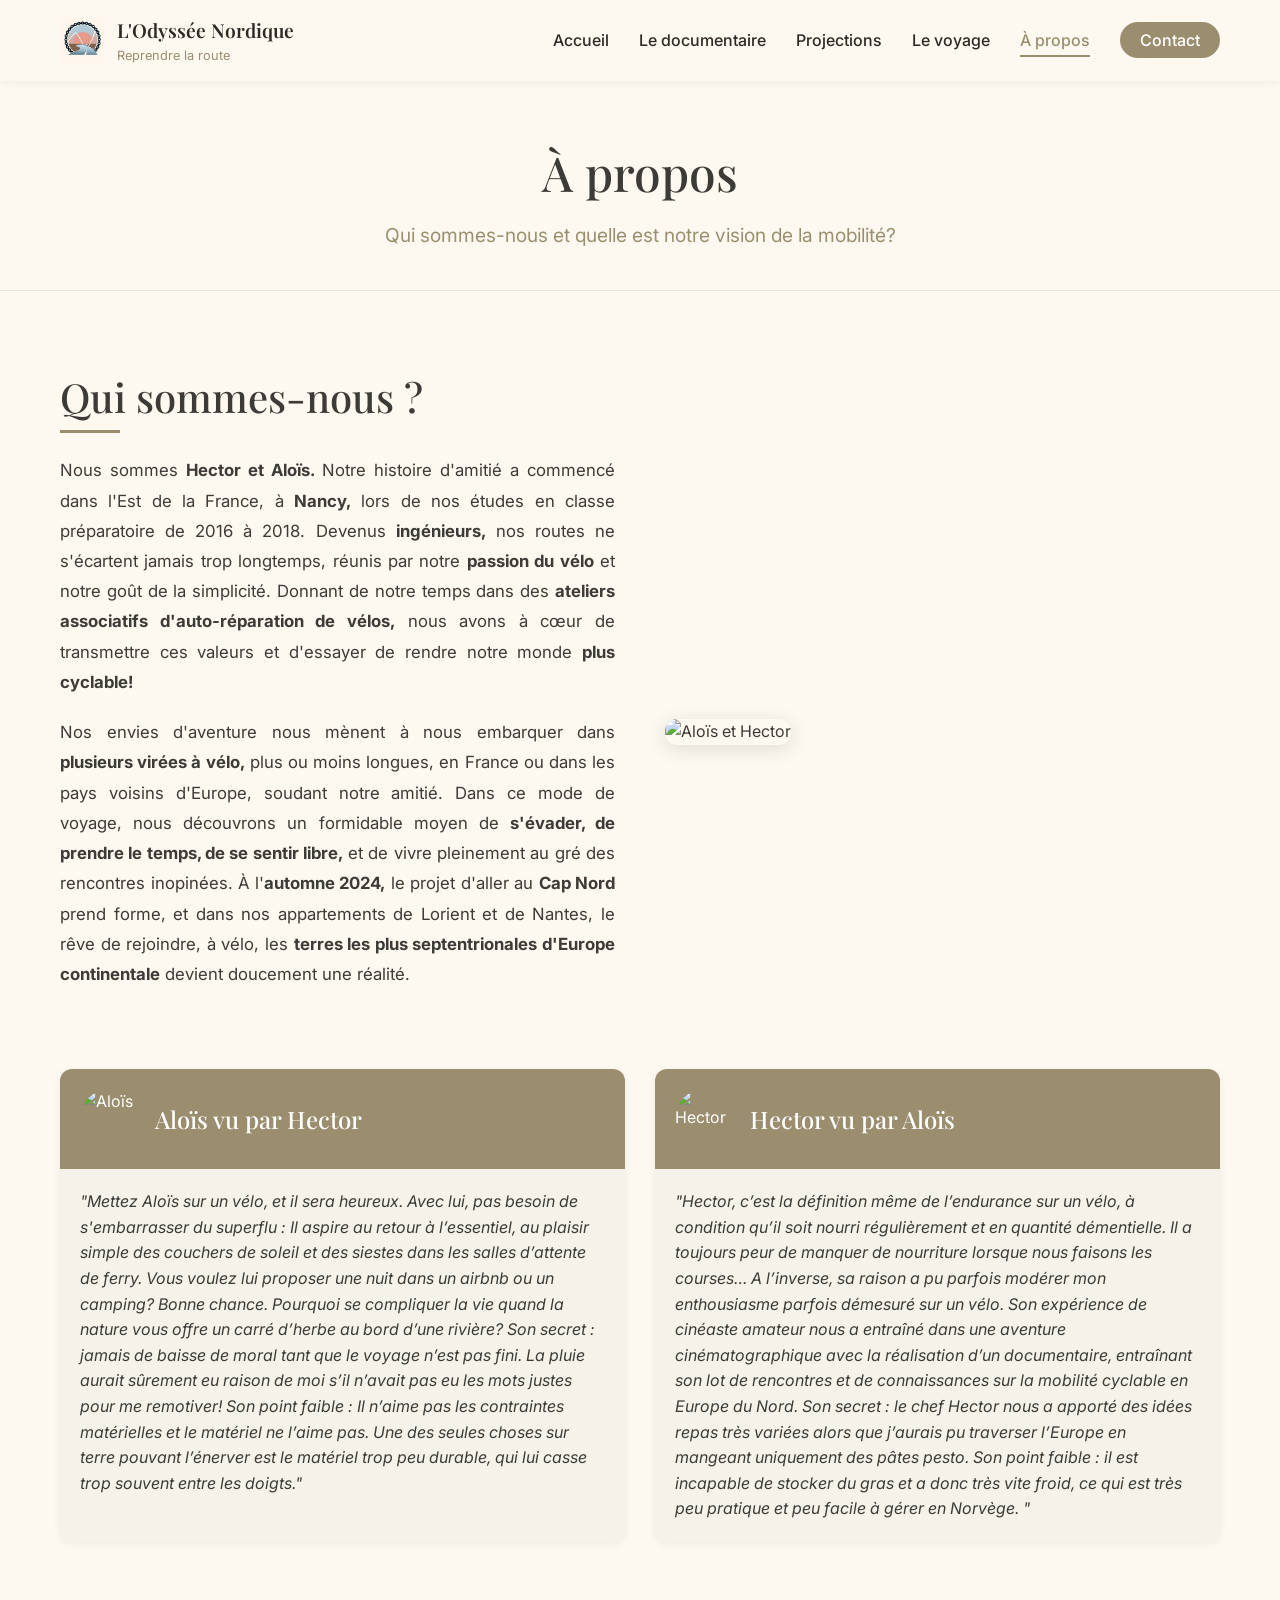
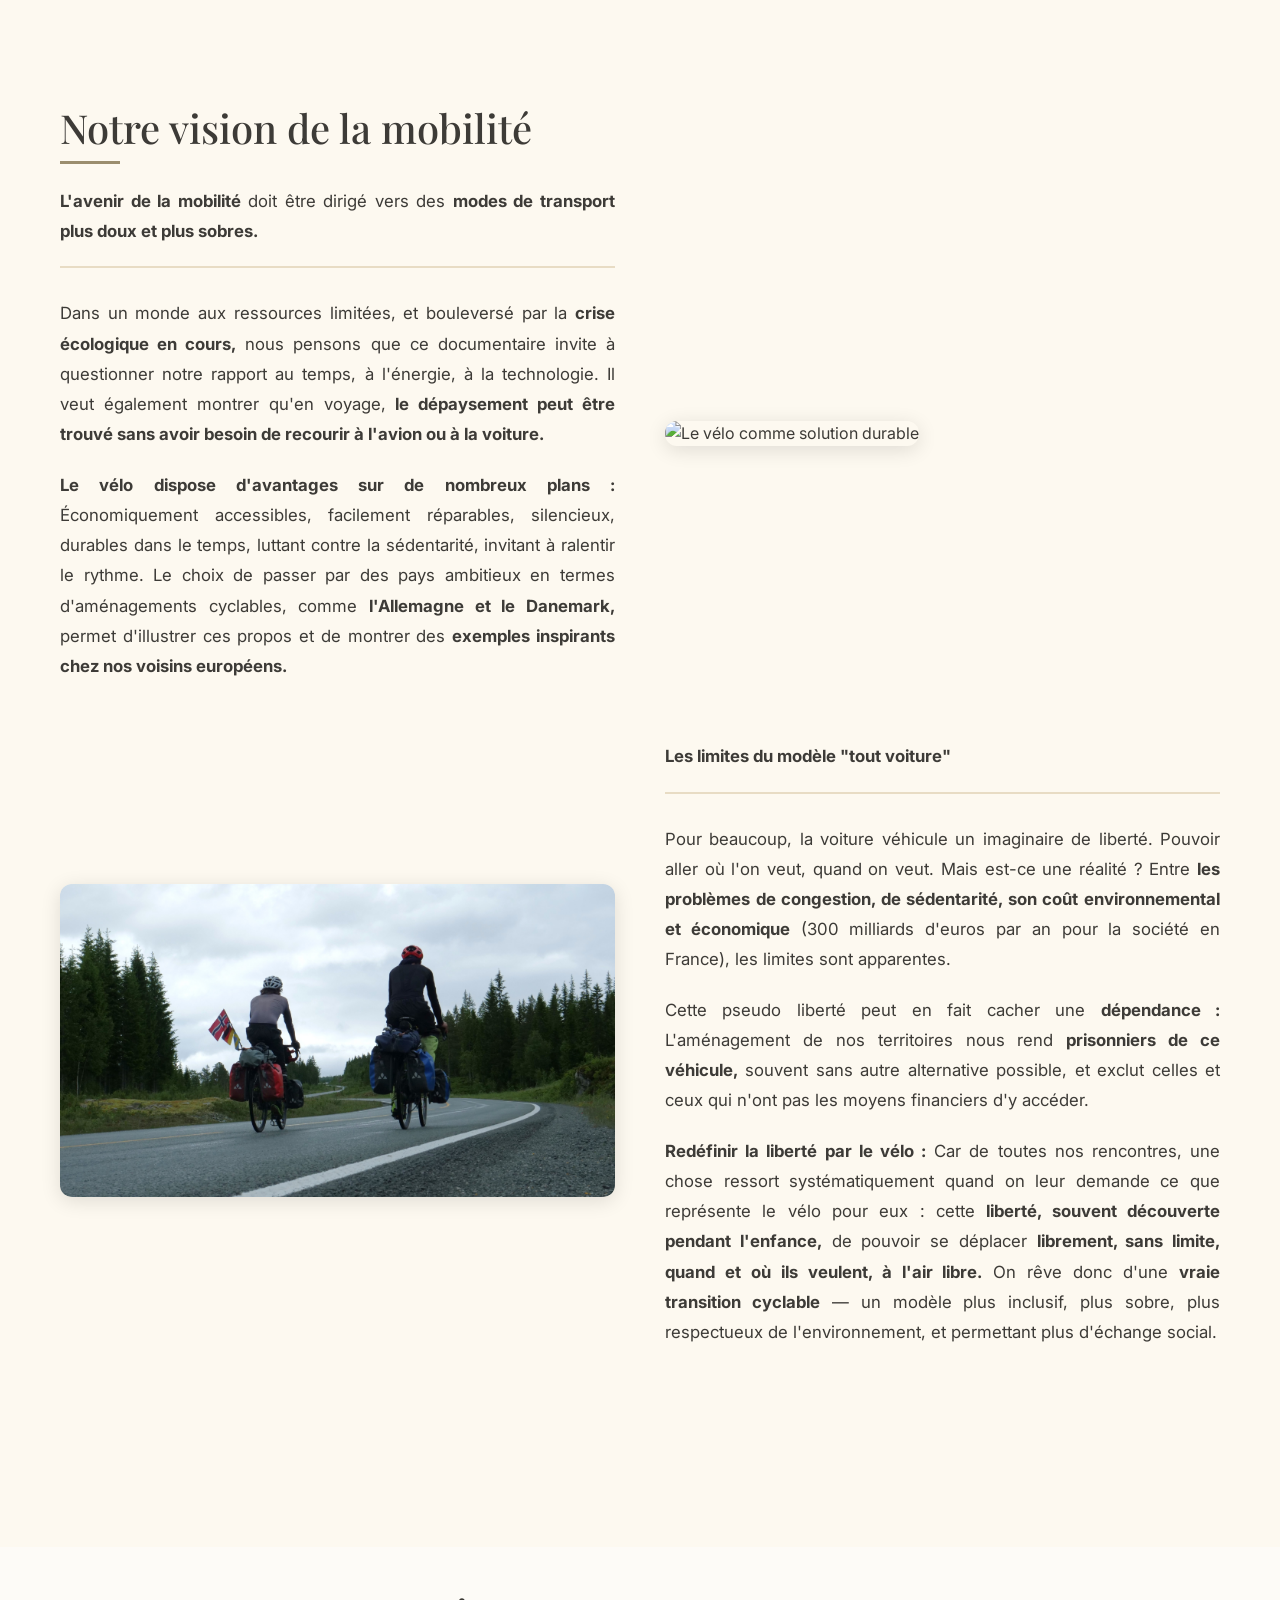
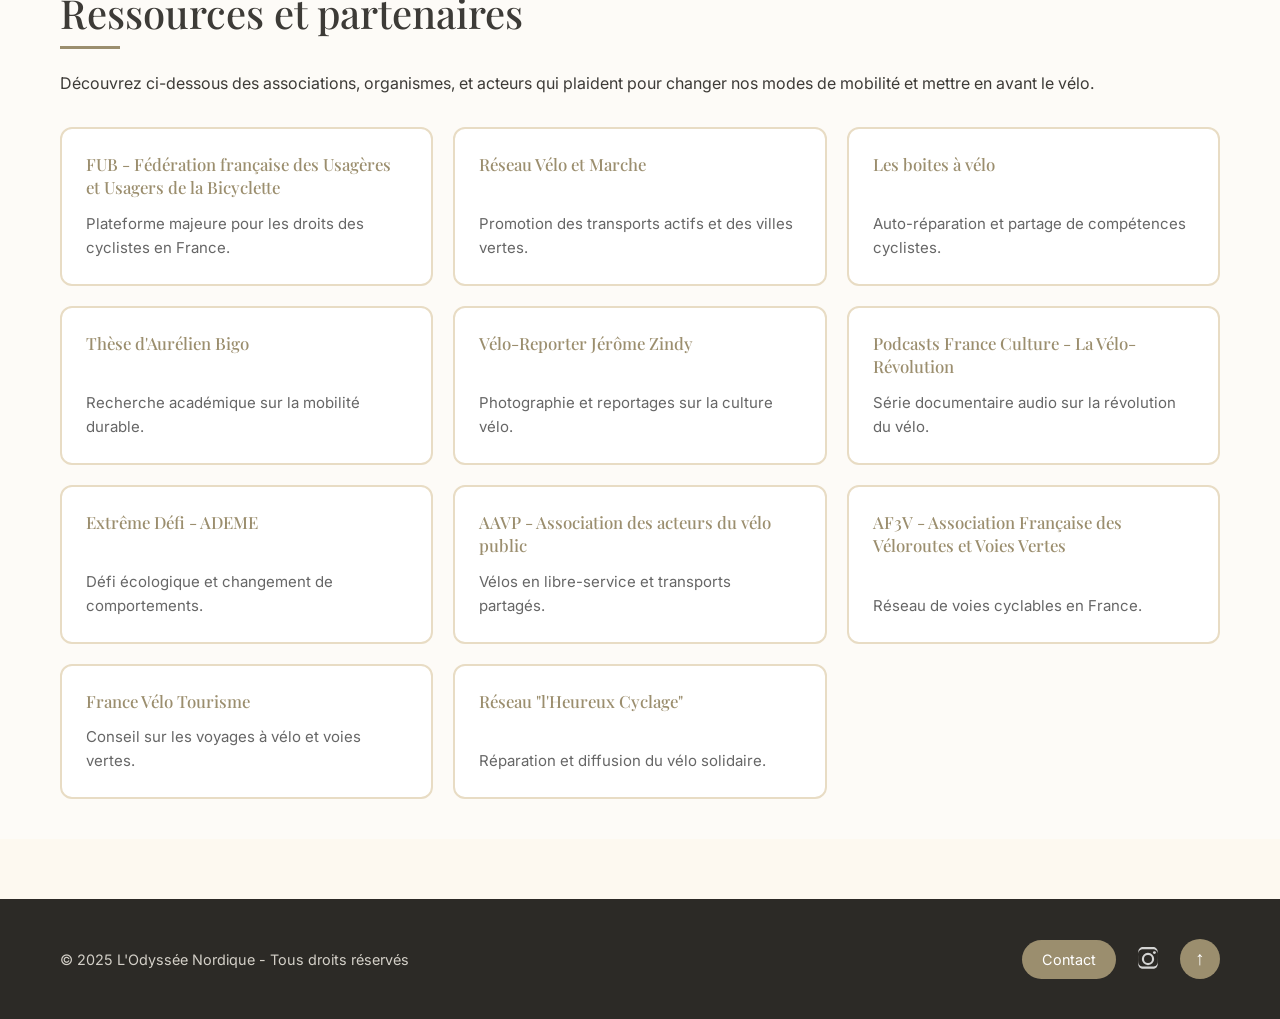
==== a-propos.html @ 87d2103b "MAJ" ====
<!DOCTYPE html>
<html lang="fr">
<head>
    <title>À Propos de L'Odyssée Nordique - Histoire du Documentaire</title>
    <meta charset="UTF-8">
    <meta name="viewport" content="width=device-width, initial-scale=1.0, viewport-fit=cover">
    <meta http-equiv="X-UA-Compatible" content="ie=edge">
    <meta name="referrer" content="no-referrer-when-downgrade">
    <meta name="description" content="À propos de L'Odyssée Nordique : Découvrez l'histoire, les créateurs et la vision derrière ce documentaire inspirant sur le voyage et la renaissance.">
    <meta name="keywords" content="about, à propos, odyssée nordique, réalisateur, créateur, histoire">
    <meta name="robots" content="index, follow">
    <meta property="og:type" content="website">
    <meta property="og:site_name" content="L'Odyssée Nordique">
    <meta name="application-name" content="L'Odyssée Nordique">
    <meta property="og:title" content="L'Odyssée Nordique - À propos">
    <meta property="og:description" content="Découvrez l'histoire et les créateurs derrière L'Odyssée Nordique.">
    <meta property="og:url" content="https://odyssee-nordique.com/a-propos.html">
    <meta property="og:image" content="https://odyssee-nordique.com/images/odyssee-nordique-thumbnail.jpg">
    <meta name="twitter:card" content="summary_large_image">
    <meta name="twitter:title" content="L'Odyssée Nordique - À propos">
    <meta name="twitter:description" content="Découvrez l'histoire et les créateurs derrière L'Odyssée Nordique.">
    <meta name="twitter:image" content="https://odyssee-nordique.com/images/odyssee-nordique-thumbnail.jpg">
    <link rel="canonical" href="https://odyssee-nordique.com/a-propos.html">
    <link rel="stylesheet" href="css/style.css">
    <link rel="preconnect" href="https://fonts.googleapis.com">
    <link rel="preconnect" href="https://fonts.gstatic.com" crossorigin>
    <link rel="dns-prefetch" href="https://www.googletagmanager.com">
    <link rel="dns-prefetch" href="https://www.google-analytics.com">
    <link href="https://fonts.googleapis.com/css2?family=Inter:opsz,wght@14..32,300;14..32,400;14..32,500;14..32,600&family=Playfair+Display:ital,wght@0,400;0,500;0,600;1,400&display=swap" rel="stylesheet">
    <link rel="apple-touch-icon" sizes="180x180" href="apple-touch-icon.png">
    <link rel="icon" type="image/png" sizes="32x32" href="favicon-32x32.png">
    <link rel="icon" type="image/png" sizes="16x16" href="favicon-16x16.png">
    <link rel="manifest" href="site.webmanifest">
    <link rel="shortcut icon" href="favicon.ico" type="image/x-icon">
    <!-- Google tag (gtag.js) -->
    <script async src="https://www.googletagmanager.com/gtag/js?id=G-7LZ240N1WT"></script>
    <script>
    window.dataLayer = window.dataLayer || [];
    function gtag(){dataLayer.push(arguments);}
    gtag('js', new Date());

    gtag('config', 'G-7LZ240N1WT');
    </script>
    <script type="application/ld+json">
    {
      "@context": "https://schema.org",
      "@type": "BreadcrumbList",
      "itemListElement": [
        {
          "@type": "ListItem",
          "position": 1,
          "name": "Accueil",
          "item": "https://odyssee-nordique.com/"
        },
        {
          "@type": "ListItem",
          "position": 2,
          "name": "À propos",
          "item": "https://odyssee-nordique.com/a-propos.html"
        }
      ]
    }
    </script>
    <script type="application/ld+json">
    {
      "@context": "https://schema.org",
      "@type": "Person",
      "name": "JACOB Yvan",
      "url": "https://odyssee-nordique.com/a-propos.html",
      "jobTitle": "Réalisateur & Producteur",
      "description": "Créateur de L'Odyssée Nordique - Un documentaire sur le voyage, la renaissance et la transformation personnelle à travers une épopée cyclotouriste aux pays nordiques.",
      "sameAs": [
        "https://www.facebook.com/odysseenordique",
        "https://www.instagram.com/odysseenordique",
        "https://www.youtube.com/c/odysseenordique"
      ]
    }
    </script>
</head>
<body>
    <header class="header">
        <div class="container header-container">
            <a href="index.html" class="logo">
                <img src="https://twsyz.github.io/odyssee-nordique/images/logo.png" alt="Logo L'Odyssée Nordique" class="logo-image">
                <div class="logo-text">
                    <span class="logo-title">L'Odyssée Nordique</span>
                    <span class="logo-subtitle">Reprendre la route</span>
                </div>
            </a>
            <button class="menu-toggle" aria-label="Menu">
                <span></span>
                <span></span>
                <span></span>
            </button>
            <nav class="nav">
                <ul class="nav-list">
                    <li><a href="index.html">Accueil</a></li>
                    <li><a href="documentaire.html">Le documentaire</a></li>
                    <li><a href="projections.html">Projections</a></li>
                    <li class="nav-dropdown">
                        <a href="voyage.html">Le voyage</a>
                        <ul class="dropdown-menu">
                            <li><a href="voyage.html#stats-section">Côté statistique</a></li>
                            <li><a href="voyage.html#philosophy-section">Notre philosophie du voyage</a></li>
                            <li><a href="voyage.html#transport-section">Vélo + train / bus en Europe</a></li>
                        </ul>
                    </li>
                    <li class="nav-dropdown">
                        <a href="a-propos.html" class="active">À propos</a>
                        <ul class="dropdown-menu">
                            <li><a href="a-propos.html#who-we-are">Qui sommes-nous ?</a></li>
                            <li><a href="a-propos.html#vision">Notre vision de la mobilité</a></li>
                        </ul>
                    </li>
                    <li><a href="contact.html" class="nav-contact">Contact</a></li>
                </ul>
            </nav>
        </div>
    </header>

    <main>
        <section class="page-header">
            <div class="container">
                <h1>À propos</h1>
                <p class="page-subtitle">Qui sommes-nous et quelle est notre vision de la mobilité?</p>
            </div>
        </section>

        <section class="who-we-are" id="who-we-are">
            <div class="container">
                <h2>Qui sommes-nous ?</h2>
                <div class="two-columns">
                    <div class="column-text">
                        <p style="font-size: 1.05rem; line-height: 1.8; color: #3D3B37; margin-bottom: 20px;">
                            Nous sommes <strong>Hector et Aloïs.</strong> Notre histoire d'amitié a commencé dans l'Est de la France, à <strong>Nancy,</strong> lors de nos études en classe préparatoire de 2016 à 2018. Devenus <strong>ingénieurs,</strong> nos routes ne s'écartent jamais trop longtemps, réunis par notre <strong>passion du vélo</strong> et notre goût de la simplicité. Donnant de notre temps dans des <strong>ateliers associatifs d'auto-réparation de vélos,</strong> nous avons à cœur de transmettre ces valeurs et d'essayer de rendre notre monde <strong>plus cyclable!</strong>
                        </p>
                        <p style="font-size: 1.05rem; line-height: 1.8; color: #3D3B37; margin-bottom: 20px;">
                            Nos envies d'aventure nous mènent à nous embarquer dans <strong>plusieurs virées à vélo,</strong> plus ou moins longues, en France ou dans les pays voisins d'Europe, soudant notre amitié. Dans ce mode de voyage, nous découvrons un formidable moyen de <strong>s'évader, de prendre le temps, de se sentir libre,</strong> et de vivre pleinement au gré des rencontres inopinées. À l'<strong>automne 2024,</strong> le projet d'aller au <strong>Cap Nord</strong> prend forme, et dans nos appartements de Lorient et de Nantes, le rêve de rejoindre, à vélo, les <strong>terres les plus septentrionales d'Europe continentale</strong> devient doucement une réalité.
                        </p>
                    </div>
                    <div class="column-image">
                        <img src="images/a-propos1.jpg" alt="Aloïs et Hector" loading="lazy" style="max-width: 100%; height: auto; border-radius: 12px;">
                    </div>
                </div>
                
                <div class="fun-boxes">
                    <div class="fun-box">
                        <div class="fun-box-header">
                            <img src="images/alois.jpg" alt="Aloïs">
                            <h3>Aloïs vu par Hector</h3>
                        </div>
                        <div class="fun-box-content">
                            <p>"Mettez Aloïs sur un vélo, et il sera heureux. Avec lui, pas besoin de s'embarrasser du superflu : Il aspire au retour à l’essentiel, au plaisir simple des couchers de soleil et des siestes dans les salles d’attente de ferry. Vous voulez lui proposer une nuit dans un airbnb ou un camping? Bonne chance. Pourquoi se compliquer la vie quand la nature vous offre un carré d’herbe au bord d’une rivière? 
Son secret : jamais de baisse de moral tant que le voyage n’est pas fini. La pluie aurait sûrement eu raison de moi s’il n’avait pas eu les mots justes pour me remotiver!
Son point faible : Il n’aime pas les contraintes matérielles et le matériel ne l’aime pas. Une des seules choses sur terre pouvant l’énerver est le matériel trop peu durable, qui lui casse trop souvent entre les doigts."
</p>
                        </div>
                    </div>
                    <div class="fun-box">
                        <div class="fun-box-header">
                            <img src="images/hector.png" alt="Hector">
                            <h3>Hector vu par Aloïs</h3>
                        </div>
                        <div class="fun-box-content">
                            <p>"Hector, c’est la définition même de l’endurance sur un vélo, à condition qu’il soit nourri régulièrement et en quantité démentielle. Il a toujours peur de manquer de nourriture lorsque nous faisons les courses… A l’inverse, sa raison a pu parfois modérer mon enthousiasme parfois démesuré sur un vélo. Son expérience de cinéaste amateur nous a entraîné dans une aventure cinématographique avec la réalisation d’un documentaire, entraînant son lot de rencontres et de connaissances sur la mobilité cyclable en Europe du Nord.
Son secret : le chef Hector nous a apporté des idées repas très variées alors que j’aurais pu traverser l’Europe en mangeant uniquement des pâtes pesto. 
Son point faible : il est incapable de stocker du gras et a donc très vite froid, ce qui est très peu pratique et peu facile à gérer en Norvège.
"</p>
                        </div>
                    </div>
                </div>
            </div>
        </section>

        <section id="vision" class="vision">
            <div class="container">
                <h2>Notre vision de la mobilité</h2>
                
                <!-- Section 1: L'avenir du vélo -->
                <div class="two-columns" style="margin-bottom: 60px;">
                    <div class="column-text">
                        <p style="font-size: 1.05rem; line-height: 1.8; color: #3D3B37; margin-bottom: 30px; padding-bottom: 20px; border-bottom: 2px solid #E8DCC4;">
                            <strong>L'avenir de la mobilité</strong> doit être dirigé vers des <strong>modes de transport plus doux et plus sobres.</strong>
                        </p>
                        <p style="font-size: 1.05rem; line-height: 1.8; color: #3D3B37; margin-bottom: 20px;">
                            Dans un monde aux ressources limitées, et bouleversé par la <strong>crise écologique en cours,</strong> nous pensons que ce documentaire invite à questionner notre rapport au temps, à l'énergie, à la technologie. Il veut également montrer qu'en voyage, <strong>le dépaysement peut être trouvé sans avoir besoin de recourir à l'avion ou à la voiture.</strong>
                        </p>
                        <p style="font-size: 1.05rem; line-height: 1.8; color: #3D3B37;">
                            <strong>Le vélo dispose d'avantages sur de nombreux plans :</strong> Économiquement accessibles, facilement réparables, silencieux, durables dans le temps, luttant contre la sédentarité, invitant à ralentir le rythme. Le choix de passer par des pays ambitieux en termes d'aménagements cyclables, comme <strong>l'Allemagne et le Danemark,</strong> permet d'illustrer ces propos et de montrer des <strong>exemples inspirants chez nos voisins européens.</strong>
                        </p>
                    </div>
                    <div class="column-image">
                        <img src="images/velo_propos1.jpg" alt="Le vélo comme solution durable" loading="lazy" style="max-width: 100%; height: auto; border-radius: 12px;">
                    </div>
                </div>

                <!-- Section 2: Redéfinir la liberté -->
                <div class="two-columns two-columns.reverse">
                    <div class="column-image">
                        <img src="images/velo_propos2.jpg" alt="Liberté du vélo" loading="lazy" style="max-width: 100%; height: auto; border-radius: 12px;">
                    </div>
                    <div class="column-text">
                        <p style="font-size: 1.05rem; line-height: 1.8; color: #3D3B37; margin-bottom: 30px; padding-bottom: 20px; border-bottom: 2px solid #E8DCC4;">
                            <strong>Les limites du modèle "tout voiture"</strong>
                        </p>
                        <p style="font-size: 1.05rem; line-height: 1.8; color: #3D3B37; margin-bottom: 20px;">
                            Pour beaucoup, la voiture véhicule un imaginaire de liberté. Pouvoir aller où l'on veut, quand on veut. Mais est-ce une réalité ? Entre <strong>les problèmes de congestion, de sédentarité, son coût environnemental et économique</strong> (300 milliards d'euros par an pour la société en France), les limites sont apparentes.
                        </p>
                        <p style="font-size: 1.05rem; line-height: 1.8; color: #3D3B37; margin-bottom: 20px;">
                            Cette pseudo liberté peut en fait cacher une <strong>dépendance :</strong> L'aménagement de nos territoires nous rend <strong>prisonniers de ce véhicule,</strong> souvent sans autre alternative possible, et exclut celles et ceux qui n'ont pas les moyens financiers d'y accéder.
                        </p>
                        <p style="font-size: 1.05rem; line-height: 1.8; color: #3D3B37;">
                            <strong>Redéfinir la liberté par le vélo :</strong> Car de toutes nos rencontres, une chose ressort systématiquement quand on leur demande ce que représente le vélo pour eux : cette <strong>liberté, souvent découverte pendant l'enfance,</strong> de pouvoir se déplacer <strong>librement, sans limite, quand et où ils veulent, à l'air libre.</strong> On rêve donc d'une <strong>vraie transition cyclable</strong> — un modèle plus inclusif, plus sobre, plus respectueux de l'environnement, et permettant plus d'échange social.
                        </p>
                    </div>
                </div>
            </div>
        </section>

        <section class="resources" style="margin-top: 60px; padding: 40px 0; background-color: #FDFBF7;">
            <div class="container">
                <h2>Ressources et partenaires</h2>
                <p style="margin-bottom: 30px; font-size: 16px;">Découvrez ci-dessous des associations, organismes, et acteurs qui plaident pour changer nos modes de mobilité et mettre en avant le vélo.</p>
                <div class="resources-grid" style="display: grid; grid-template-columns: repeat(auto-fit, minmax(280px, 1fr)); gap: 20px;">
                    <a href="https://www.fub.fr/" target="_blank" rel="noopener noreferrer" class="resource-card" style="padding: 24px; background: white; border-radius: 12px; text-decoration: none; color: #333; border: 2px solid #E8DCC4; transition: all 0.3s ease; display: flex; flex-direction: column;" onmouseover="this.style.boxShadow='0 8px 24px rgba(155, 142, 110, 0.15)'; this.style.transform='translateY(-4px)'; this.style.borderColor='#9B8E6E';" onmouseout="this.style.boxShadow='none'; this.style.transform='translateY(0)'; this.style.borderColor='#E8DCC4';">
                        <h4 style="color: #9B8E6E; margin-bottom: 12px; font-size: 1.05rem; line-height: 1.4;">FUB - Fédération française des Usagères et Usagers de la Bicyclette</h4>
                        <p style="font-size: 15px; color: #666; line-height: 1.6; margin-top: auto;">Plateforme majeure pour les droits des cyclistes en France.</p>
                    </a>
                    <a href="https://reseau-velo-marche.org/" target="_blank" rel="noopener noreferrer" class="resource-card" style="padding: 24px; background: white; border-radius: 12px; text-decoration: none; color: #333; border: 2px solid #E8DCC4; transition: all 0.3s ease; display: flex; flex-direction: column;" onmouseover="this.style.boxShadow='0 8px 24px rgba(155, 142, 110, 0.15)'; this.style.transform='translateY(-4px)'; this.style.borderColor='#9B8E6E';" onmouseout="this.style.boxShadow='none'; this.style.transform='translateY(0)'; this.style.borderColor='#E8DCC4';">
                        <h4 style="color: #9B8E6E; margin-bottom: 12px; font-size: 1.05rem; line-height: 1.4;">Réseau Vélo et Marche</h4>
                        <p style="font-size: 15px; color: #666; line-height: 1.6; margin-top: auto;">Promotion des transports actifs et des villes vertes.</p>
                    </a>
                    <a href="https://lesboitesavelo.org/" target="_blank" rel="noopener noreferrer" class="resource-card" style="padding: 24px; background: white; border-radius: 12px; text-decoration: none; color: #333; border: 2px solid #E8DCC4; transition: all 0.3s ease; display: flex; flex-direction: column;" onmouseover="this.style.boxShadow='0 8px 24px rgba(155, 142, 110, 0.15)'; this.style.transform='translateY(-4px)'; this.style.borderColor='#9B8E6E';" onmouseout="this.style.boxShadow='none'; this.style.transform='translateY(0)'; this.style.borderColor='#E8DCC4';">
                        <h4 style="color: #9B8E6E; margin-bottom: 12px; font-size: 1.05rem; line-height: 1.4;">Les boites à vélo</h4>
                        <p style="font-size: 15px; color: #666; line-height: 1.6; margin-top: auto;">Auto-réparation et partage de compétences cyclistes.</p>
                    </a>
                    <a href="https://theses.hal.science/tel-03082127v1/document" target="_blank" rel="noopener noreferrer" class="resource-card" style="padding: 24px; background: white; border-radius: 12px; text-decoration: none; color: #333; border: 2px solid #E8DCC4; transition: all 0.3s ease; display: flex; flex-direction: column;" onmouseover="this.style.boxShadow='0 8px 24px rgba(155, 142, 110, 0.15)'; this.style.transform='translateY(-4px)'; this.style.borderColor='#9B8E6E';" onmouseout="this.style.boxShadow='none'; this.style.transform='translateY(0)'; this.style.borderColor='#E8DCC4';">
                        <h4 style="color: #9B8E6E; margin-bottom: 12px; font-size: 1.05rem; line-height: 1.4;">Thèse d'Aurélien Bigo</h4>
                        <p style="font-size: 15px; color: #666; line-height: 1.6; margin-top: auto;">Recherche académique sur la mobilité durable.</p>
                    </a>
                    <a href="https://www.jeromezindy.fr/" target="_blank" rel="noopener noreferrer" class="resource-card" style="padding: 24px; background: white; border-radius: 12px; text-decoration: none; color: #333; border: 2px solid #E8DCC4; transition: all 0.3s ease; display: flex; flex-direction: column;" onmouseover="this.style.boxShadow='0 8px 24px rgba(155, 142, 110, 0.15)'; this.style.transform='translateY(-4px)'; this.style.borderColor='#9B8E6E';" onmouseout="this.style.boxShadow='none'; this.style.transform='translateY(0)'; this.style.borderColor='#E8DCC4';">
                        <h4 style="color: #9B8E6E; margin-bottom: 12px; font-size: 1.05rem; line-height: 1.4;">Vélo-Reporter Jérôme Zindy</h4>
                        <p style="font-size: 15px; color: #666; line-height: 1.6; margin-top: auto;">Photographie et reportages sur la culture vélo.</p>
                    </a>
                    <a href="https://www.radiofrance.fr/franceculture/podcasts/lsd-la-serie-documentaire/et-le-bicycle-fut-4339630" target="_blank" rel="noopener noreferrer" class="resource-card" style="padding: 24px; background: white; border-radius: 12px; text-decoration: none; color: #333; border: 2px solid #E8DCC4; transition: all 0.3s ease; display: flex; flex-direction: column;" onmouseover="this.style.boxShadow='0 8px 24px rgba(155, 142, 110, 0.15)'; this.style.transform='translateY(-4px)'; this.style.borderColor='#9B8E6E';" onmouseout="this.style.boxShadow='none'; this.style.transform='translateY(0)'; this.style.borderColor='#E8DCC4';">
                        <h4 style="color: #9B8E6E; margin-bottom: 12px; font-size: 1.05rem; line-height: 1.4;">Podcasts France Culture - La Vélo-Révolution</h4>
                        <p style="font-size: 15px; color: #666; line-height: 1.6; margin-top: auto;">Série documentaire audio sur la révolution du vélo.</p>
                    </a>
                    <a href="https://xd.ademe.fr/" target="_blank" rel="noopener noreferrer" class="resource-card" style="padding: 24px; background: white; border-radius: 12px; text-decoration: none; color: #333; border: 2px solid #E8DCC4; transition: all 0.3s ease; display: flex; flex-direction: column;" onmouseover="this.style.boxShadow='0 8px 24px rgba(155, 142, 110, 0.15)'; this.style.transform='translateY(-4px)'; this.style.borderColor='#9B8E6E';" onmouseout="this.style.boxShadow='none'; this.style.transform='translateY(0)'; this.style.borderColor='#E8DCC4';">
                        <h4 style="color: #9B8E6E; margin-bottom: 12px; font-size: 1.05rem; line-height: 1.4;">Extrême Défi - ADEME</h4>
                        <p style="font-size: 15px; color: #666; line-height: 1.6; margin-top: auto;">Défi écologique et changement de comportements.</p>
                    </a>
                    <a href="https://www.aavp-asso.fr/" target="_blank" rel="noopener noreferrer" class="resource-card" style="padding: 24px; background: white; border-radius: 12px; text-decoration: none; color: #333; border: 2px solid #E8DCC4; transition: all 0.3s ease; display: flex; flex-direction: column;" onmouseover="this.style.boxShadow='0 8px 24px rgba(155, 142, 110, 0.15)'; this.style.transform='translateY(-4px)'; this.style.borderColor='#9B8E6E';" onmouseout="this.style.boxShadow='none'; this.style.transform='translateY(0)'; this.style.borderColor='#E8DCC4';">
                        <h4 style="color: #9B8E6E; margin-bottom: 12px; font-size: 1.05rem; line-height: 1.4;">AAVP - Association des acteurs du vélo public</h4>
                        <p style="font-size: 15px; color: #666; line-height: 1.6; margin-top: auto;">Vélos en libre-service et transports partagés.</p>
                    </a>
                    <a href="https://www.af3v.org/" target="_blank" rel="noopener noreferrer" class="resource-card" style="padding: 24px; background: white; border-radius: 12px; text-decoration: none; color: #333; border: 2px solid #E8DCC4; transition: all 0.3s ease; display: flex; flex-direction: column;" onmouseover="this.style.boxShadow='0 8px 24px rgba(155, 142, 110, 0.15)'; this.style.transform='translateY(-4px)'; this.style.borderColor='#9B8E6E';" onmouseout="this.style.boxShadow='none'; this.style.transform='translateY(0)'; this.style.borderColor='#E8DCC4';">
                        <h4 style="color: #9B8E6E; margin-bottom: 12px; font-size: 1.05rem; line-height: 1.4;">AF3V - Association Française des Véloroutes et Voies Vertes</h4>
                        <p style="font-size: 15px; color: #666; line-height: 1.6; margin-top: auto;">Réseau de voies cyclables en France.</p>
                    </a>
                    <a href="https://www.francevelotourisme.com/conseils/preparer-voyage-velo/voie-verte" target="_blank" rel="noopener noreferrer" class="resource-card" style="padding: 24px; background: white; border-radius: 12px; text-decoration: none; color: #333; border: 2px solid #E8DCC4; transition: all 0.3s ease; display: flex; flex-direction: column;" onmouseover="this.style.boxShadow='0 8px 24px rgba(155, 142, 110, 0.15)'; this.style.transform='translateY(-4px)'; this.style.borderColor='#9B8E6E';" onmouseout="this.style.boxShadow='none'; this.style.transform='translateY(0)'; this.style.borderColor='#E8DCC4';">
                        <h4 style="color: #9B8E6E; margin-bottom: 12px; font-size: 1.05rem; line-height: 1.4;">France Vélo Tourisme</h4>
                        <p style="font-size: 15px; color: #666; line-height: 1.6; margin-top: auto;">Conseil sur les voyages à vélo et voies vertes.</p>
                    </a>
                    <a href="https://www.heureux-cyclage.org/?lang=fr" target="_blank" rel="noopener noreferrer" class="resource-card" style="padding: 24px; background: white; border-radius: 12px; text-decoration: none; color: #333; border: 2px solid #E8DCC4; transition: all 0.3s ease; display: flex; flex-direction: column;" onmouseover="this.style.boxShadow='0 8px 24px rgba(155, 142, 110, 0.15)'; this.style.transform='translateY(-4px)'; this.style.borderColor='#9B8E6E';" onmouseout="this.style.boxShadow='none'; this.style.transform='translateY(0)'; this.style.borderColor='#E8DCC4';">
                        <h4 style="color: #9B8E6E; margin-bottom: 12px; font-size: 1.05rem; line-height: 1.4;">Réseau "l'Heureux Cyclage"</h4>
                        <p style="font-size: 15px; color: #666; line-height: 1.6; margin-top: auto;">Réparation et diffusion du vélo solidaire.</p>
                    </a>
                </div>
            </div>
        </section>
    </main>

    <footer class="footer">
        <div class="container">
            <div class="footer-content">
                <div class="footer-info">
                    <p>© 2025 L'Odyssée Nordique - Tous droits réservés</p>
                </div>
                <div class="footer-links">
                    <a href="contact.html" class="footer-btn">Contact</a>
                    <a href="https://www.instagram.com/" target="_blank" rel="noopener noreferrer" class="footer-social" aria-label="Instagram">
                        <svg width="24" height="24" viewBox="0 0 24 24" fill="none" xmlns="http://www.w3.org/2000/svg">
                            <path d="M12 2.163c3.204 0 3.584.012 4.85.07 1.366.062 2.633.336 3.608 1.311.975.975 1.249 2.242 1.311 3.608.058 1.266.07 1.646.07 4.85s-.012 3.584-.07 4.85c-.062 1.366-.336 2.633-1.311 3.608-.975.975-2.242 1.249-3.608 1.311-1.266.058-1.646.07-4.85.07s-3.584-.012-4.85-.07c-1.366-.062-2.633-.336-3.608-1.311-.975-.975-1.249-2.242-1.311-3.608-.058-1.266-.07-1.646-.07-4.85s.012-3.584.07-4.85c.062-1.366.336-2.633 1.311-3.608.975-.975 2.242-1.249 3.608-1.311 1.266-.058 1.646-.07 4.85-.07zM12 0C8.741 0 8.332.014 7.052.072 5.773.13 4.651.387 3.632 1.406 2.613 2.425 2.356 3.547 2.298 4.826 2.24 6.106 2.226 6.515 2.226 9.774s.014 3.668.072 4.948c.058 1.279.315 2.401 1.334 3.42 1.019 1.019 2.141 1.276 3.42 1.334 1.28.058 1.689.072 4.948.072s3.668-.014 4.948-.072c1.279-.058 2.401-.315 3.42-1.334 1.019-1.019 1.276-2.141 1.334-3.42.058-1.28.072-1.689.072-4.948s-.014-3.668-.072-4.948c-.058-1.279-.315-2.401-1.334-3.42-1.019-1.019-2.141-1.276-3.42-1.334C15.668.014 15.259 0 12 0z" fill="currentColor"/>
                            <path d="M12 5.838a6.162 6.162 0 100 12.324 6.162 6.162 0 000-12.324zM12 16a4 4 0 110-8 4 4 0 010 8z" fill="currentColor"/>
                            <circle cx="18.406" cy="5.594" r="1.44" fill="currentColor"/>
                        </svg>
                    </a>
                    <button id="backToTop" class="back-to-top" aria-label="Retour en haut">↑</button>
                </div>
            </div>
        </div>
    </footer>

    <script src="js/main.js"></script>
</body>
</html>
---- css/style.css ----
/* ROUTE MAP WRAPPER */
.route-map-wrapper {
    display: flex;
    justify-content: center;
    align-items: center;
    margin-top: 30px;
}

.route-map-container {
    position: relative;
    display: block;
    width: min(100%, 600px);
    height: auto;
    aspect-ratio: 3 / 2;
}

/* ROUTE VERTICAL SLIDER */
.route-vertical-slider {
    position: absolute;
    right: 10px;
    top: 0;
    width: 36px;
    height: 100%;       /* Suit la hauteur réelle de la carte */
    display: flex;
    align-items: stretch;
    z-index: 100;
    overflow: visible;
    touch-action: none;
}

.slider-track {
    position: absolute;
    left: 50%;
    transform: translateX(-50%);
    width: 6px;
    height: 100%;
    background-color: #e0ddd5;
    border-radius: 2px;
    cursor: pointer;
    top: 0;
    bottom: 0;
}

.slider-progress {
    position: absolute;
    bottom: 0;
    left: 0;
    width: 100%;
    height: 0%;
    max-height: 100%;
    background-color: #9B8E6E;
    border-radius: 2px;
    transition: height 0.1s ease-out;
    overflow: hidden;
}

.slider-thumb {
    position: absolute;
    left: 50%;
    transform: translateX(-50%);
    width: 18px;
    height: 18px;
    background-color: #9B8E6E;
    border-radius: 50%;
    cursor: grab;
    box-shadow: 0 2px 8px rgba(155, 142, 110, 0.3);
    transition: box-shadow 0.2s ease;
    z-index: 10;
}

.slider-thumb:hover {
    box-shadow: 0 4px 12px rgba(155, 142, 110, 0.5);
}

.slider-thumb:active {
    cursor: grabbing;
}

/* SVG MAP + TRACE */
.route-map-canvas {
    position: absolute;
    top: 0;
    left: 0;
    width: 100%;
    height: 100%;
    display: block;
    border-radius: 12px;
    background-color: #F5EFE5;
    pointer-events: none;
}

/* RESET & BASE */
* {
    margin: 0;
    padding: 0;
    box-sizing: border-box;
}

html {
    scroll-behavior: smooth;
}

body {
    font-family: 'Inter', sans-serif;
    font-size: 16px;
    line-height: 1.6;
    color: #3D3B37;
    background-color: #FDF9F0;
}

h1, h2, h3, h4, h5, h6 {
    font-family: 'Playfair Display', serif;
    font-weight: 500;
    line-height: 1.3;
    color: #3D3B37;
}

h1 {
    font-size: clamp(2rem, 5vw, 3rem);
    margin-bottom: 1rem;
}

h2 {
    font-size: clamp(1.75rem, 4vw, 2.5rem);
    margin-bottom: 2rem;
    position: relative;
    display: inline-block;
}

h2:after {
    content: '';
    position: absolute;
    bottom: -10px;
    left: 0;
    width: 60px;
    height: 3px;
    background-color: #9B8E6E;
}

h3 {
    font-size: 1.5rem;
    margin-bottom: 1rem;
}

.container {
    max-width: 1200px;
    margin: 0 auto;
    padding: 0 20px;
}

/* BUTTONS */
.btn {
    display: inline-block;
    padding: 12px 28px;
    border-radius: 40px;
    text-decoration: none;
    font-weight: 500;
    transition: all 0.3s ease;
    cursor: pointer;
    border: none;
    font-family: 'Inter', sans-serif;
    font-size: 1rem;
}

.btn-primary {
    background-color: #9B8E6E;
    color: white;
}

.btn-primary:hover {
    background-color: #7E6F50;
    transform: translateY(-2px);
}

.btn-outline {
    background-color: transparent;
    border: 2px solid #9B8E6E;
    color: #9B8E6E;
}

.btn-outline:hover {
    background-color: #9B8E6E;
    color: white;
    transform: translateY(-2px);
}

/* HEADER */
.header {
    position: sticky;
    top: 0;
    z-index: 1000;
    background-color: rgba(253, 249, 240, 0.95);
    backdrop-filter: blur(10px);
    box-shadow: 0 2px 10px rgba(0, 0, 0, 0.05);
}

.header-container {
    display: flex;
    justify-content: space-between;
    align-items: center;
    padding: 15px 20px;
}

.logo {
    display: flex;
    align-items: center;
    gap: 12px;
    text-decoration: none;
    color: inherit;
    cursor: pointer;
    transition: opacity 0.3s ease;
}

.logo:hover {
    opacity: 0.8;
}

.logo-image {
    height: 45px;
    width: auto;
    object-fit: contain;
    flex-shrink: 0;
}

.logo-text {
    display: flex;
    flex-direction: column;
}

.logo-title {
    font-family: 'Playfair Display', serif;
    font-size: 1.2rem;
    font-weight: 600;
    color: #2C2A26;
}

.logo-subtitle {
    font-size: 0.8rem;
    color: #9B8E6E;
}

.nav-list {
    display: flex;
    list-style: none;
    gap: 30px;
}

.nav-list a {
    text-decoration: none;
    color: #2C2A26;
    font-weight: 500;
    transition: color 0.3s ease;
    padding-bottom: 5px;
    border-bottom: 2px solid transparent;
}

.nav-list a:hover,
.nav-list a.active {
    color: #9B8E6E;
    border-bottom-color: #9B8E6E;
}

.nav-contact {
    background-color: #9B8E6E;
    color: white !important;
    padding: 8px 20px !important;
    border-radius: 40px;
    border-bottom: none !important;
}

.nav-contact:hover {
    background-color: #7E6F50;
    color: white !important;
}

.menu-toggle {
    display: none;
    flex-direction: column;
    gap: 6px;
    background: none;
    border: none;
    cursor: pointer;
    padding: 5px;
}

.menu-toggle span {
    width: 25px;
    height: 2px;
    background-color: #2C2A26;
    transition: 0.3s;
}

/* Dropdown Menu */
.nav-dropdown {
    position: relative;
}

.dropdown-menu {
    opacity: 0;
    visibility: hidden;
    position: absolute;
    top: calc(100% + 8px);
    left: 0;
    background-color: white;
    list-style: none;
    border-radius: 8px;
    box-shadow: 0 4px 12px rgba(0, 0, 0, 0.1);
    min-width: 240px;
    padding: 10px 0;
    z-index: 1000;
    transition: opacity 0.3s ease, visibility 0.3s ease;
    pointer-events: none;
}

.nav-dropdown:hover .dropdown-menu {
    opacity: 1;
    visibility: visible;
    pointer-events: auto;
}

.nav-dropdown::after {
    content: '';
    position: absolute;
    top: 100%;
    left: 0;
    right: 0;
    height: 10px;
    display: none;
}

.nav-dropdown:hover::after {
    display: block;
}

.dropdown-menu li {
    padding: 0;
}

.dropdown-menu a {
    display: block;
    padding: 12px 20px;
    text-decoration: none;
    color: #2C2A26;
    transition: all 0.3s ease;
    border-bottom: none !important;
}

.dropdown-menu a:hover {
    background-color: #FDF9F0;
    color: #9B8E6E;
    padding-left: 25px;
}

/* HERO SECTION */
.hero {
    position: relative;
    height: 80vh;
    min-height: 500px;
    overflow: hidden;
}

.hero-image {
    position: relative;
    width: 100%;
    height: 100%;
}

.hero-image img {
    width: 100%;
    height: 100%;
    object-fit: cover;
}

.hero-overlay {
    position: absolute;
    top: 0;
    left: 0;
    width: 100%;
    height: 100%;
    background: linear-gradient(rgba(0,0,0,0.3), rgba(0,0,0,0.5));
}

.hero-content {
    position: absolute;
    bottom: 5%;
    left: 50%;
    transform: translateX(-50%);
    text-align: center;
    color: white;
    width: 90%;
    max-width: 800px;
    display: flex;
    flex-direction: column;
    align-items: center;
    gap: 12px;
    height: 100%;
}

.hero-title {
    font-size: clamp(2rem, 6vw, 4rem);
    color: white;
    margin: 30px 0 0;
}

.hero-tagline {
    font-size: 1.3rem;
    color: white;
    opacity: 0.95;
    font-weight: 300;
    margin: 30px 0 0;
}

.hero-subtitle {
    font-size: 1.1rem;
    margin-bottom: 0;
    opacity: 0.85;
}

.hero-content .btn {
    margin-top: auto;
}

/* CARDS */
.featured-cards {
    padding: 80px 0;
    background-color: white;
}

.cards-grid {
    display: grid;
    grid-template-columns: repeat(auto-fit, minmax(280px, 1fr));
    gap: 30px;
}

.card {
    background-color: white;
    border-radius: 12px;
    padding: 40px 30px;
    text-align: center;
    transition: transform 0.3s ease, box-shadow 0.3s ease;
    box-shadow: 0 2px 12px rgba(0, 0, 0, 0.08);
}

.card:hover {
    transform: translateY(-8px);
    box-shadow: 0 12px 32px rgba(0, 0, 0, 0.15);
}

.card-icon {
    font-size: 2rem;
    margin-bottom: 20px;
    color: #9B8E6E;
    opacity: 0.5;
}

.card-title {
    font-size: 1.5rem;
    margin-bottom: 15px;
}

.card-text {
    margin-bottom: 25px;
    color: #4A4844;
}

/* INTRO TEXT */
.intro-text {
    padding: 80px 0;
    background-color: #FDF9F0;
    text-align: center;
}

.intro-content {
    max-width: 800px;
    margin: 0 auto;
}

.intro-content p {
    font-size: 1.2rem;
    color: #3D3B37;
}

/* PAGE HEADER */
.page-header {
    padding: 60px 0 40px;
    background-color: #FDF9F0;
    text-align: center;
    border-bottom: 1px solid #E8E6E1;
}

.page-subtitle {
    font-size: 1.2rem;
    color: #9B8E6E;
}

/* TWO COLUMNS LAYOUT */
.two-columns {
    display: grid;
    grid-template-columns: 1fr 1fr;
    gap: 50px;
    align-items: center;
    margin-bottom: 60px;
}

.two-columns.reverse {
    direction: rtl;
}

.column-text p {
    text-align: justify;
}

.two-columns.reverse .column-text {
    direction: ltr;
    text-justify: auto;
}

.column-image img {
    width: 100%;
    height: auto;
    border-radius: 12px;
    box-shadow: 0 4px 20px rgba(0, 0, 0, 0.12);
    transition: box-shadow 0.3s ease;
}

.column-image img:hover {
    box-shadow: 0 8px 32px rgba(0, 0, 0, 0.18);
}

/* VIDEO CONTAINER */
.video-container {
    position: relative;
    padding-bottom: 56.25%;
    height: 0;
    overflow: hidden;
    border-radius: 12px;
    box-shadow: 0 4px 20px rgba(0, 0, 0, 0.12);
    margin: 40px 0;
}

.video-container iframe {
    position: absolute;
    top: 0;
    left: 0;
    width: 100%;
    height: 100%;
}

/* SECTIONS */
.synopsis, .trailer, .details, .map-section, .past-projections,
.travel-philosophy, .stats-map, .gear, .return-europe,
.who-we-are, .vision, .contact-form-section {
    padding: 80px 0;
    scroll-margin-top: 120px;
    background-color: #FDF9F0;
}

.synopsis {
    background-color: #FDF9F0;
}

/* MAP STYLES */
.france-map-container {
    margin: 40px 0;
    text-align: center;
    overflow-x: auto;
}

.france-map {
    max-width: 100%;
    height: auto;
    cursor: pointer;
}

.map-region {
    transition: fill 0.3s ease;
    cursor: pointer;
}

.map-region:hover {
    fill: #D4C9B0 !important;
}

.map-region.active {
    fill: #9B8E6E !important;
}

.map-and-projections {
    display: grid;
    grid-template-columns: 1fr 1fr;
    gap: 2rem;
    align-items: start;
}

.map-container {
    margin: 0;
    padding: 0;
    background: transparent;
    border-radius: 20px;
}

.france-map-image {
    width: 100%;
    height: auto;
    border-radius: 20px;
}

@media (max-width: 1024px) {
    .map-and-projections {
        grid-template-columns: 1fr;
        gap: 1.5rem;
    }
}

.projections-list-container {
    margin-top: 30px;
    padding: 30px;
    background-color: white;
    border-radius: 12px;
    box-shadow: 0 5px 20px rgba(0, 0, 0, 0.05);
}

.projections-grid {
    display: grid;
    gap: 15px;
    margin-top: 20px;
}

.projection-item {
    padding: 20px;
    background: linear-gradient(135deg, #FDF9F0 0%, #F8F3E8 100%);
    border-radius: 12px;
    border-left: 4px solid #9B8E6E;
    transition: all 0.3s ease;
    margin-bottom: 12px;
}

.projection-item:last-child {
    margin-bottom: 0;
}

.projection-item:hover {
    transform: translateX(5px);
    background: linear-gradient(135deg, #F8F3E8 0%, #F0E8DC 100%);
    box-shadow: 0 5px 15px rgba(0, 0, 0, 0.1);
}

.projection-location {
    font-weight: 700;
    color: #9B8E6E;
    font-size: 1.1rem;
    margin-bottom: 8px;
}

.projection-details {
    color: #4A4844;
    font-size: 0.95rem;
    margin-bottom: 10px;
}

.projection-link {
    display: inline-block;
    color: #9B8E6E;
    text-decoration: none;
    font-size: 0.9rem;
    font-weight: 500;
    margin-top: 8px;
    transition: color 0.3s ease;
}

.projection-link:hover {
    color: #7E6F50;
    text-decoration: underline;
}

.select-region-message {
    text-align: center;
    padding: 40px;
    background: linear-gradient(135deg, #FDF9F0 0%, #F8F3E8 100%);
    border-radius: 16px;
    color: #9B8E6E;
    font-style: italic;
}

/* PAST PROJECTIONS */
.past-projections {
    margin-top: 40px;
}

.past-list {
    display: grid;
    gap: 15px;
}

.past-item {
    background: linear-gradient(135deg, #F5F2EA 0%, #EDE8DE 100%);
    padding: 15px 20px;
    border-radius: 12px;
    transition: all 0.3s ease;
    margin-bottom: 10px;
}

.past-item:hover {
    transform: translateX(5px);
    background: linear-gradient(135deg, #EDE8DE 0%, #E5DFD3 100%);
}

.past-item strong {
    color: #9B8E6E;
}

/* CAROUSEL 3D VERTICAL */
.carousel-3d-wrapper {
    display: flex;
    align-items: center;
    justify-content: center;
    gap: 40px;
    margin: 80px 0;
    position: relative;
    background-color: #FDF9F0;
    padding: 40px;
    border-radius: 15px;
    box-shadow: 0 2px 8px rgba(0, 0, 0, 0.06);
}

.carousel-arrow {
    width: 50px;
    height: 50px;
    border-radius: 50%;
    border: 2px solid #9B8E6E;
    background-color: white;
    color: #9B8E6E;
    font-size: 2rem;
    cursor: pointer;
    transition: all 0.3s ease;
    display: flex;
    align-items: center;
    justify-content: center;
    flex-shrink: 0;
    z-index: 20;
}

.carousel-arrow:hover {
    background-color: #9B8E6E;
    color: white;
    transform: scale(1.15);
}

.carousel-3d-container {
    perspective: 1200px;
    width: 100%;
    max-width: 1200px;
    height: 700px;
    position: relative;
    overflow: hidden;
}

.carousel-3d {
    position: relative;
    width: 100%;
    height: 100%;
    transform-style: preserve-3d;
    transition: transform 0.8s cubic-bezier(0.68, -0.55, 0.265, 1.55);
}

.carousel-3d-slide {
    position: absolute;
    width: 100%;
    height: 100%;
    left: 0;
    top: 0;
    opacity: 0;
    visibility: hidden;
    transition: opacity 0.8s ease, visibility 0.8s ease;
    transform: scale(0.75) translateX(350px);
}

.carousel-3d-slide.active {
    opacity: 1;
    visibility: visible;
    z-index: 10;
    transform: scale(1) translateX(0);
}

.carousel-3d-slide.prev {
    opacity: 0.4;
    visibility: visible;
    z-index: 5;
    transform: scale(0.75) translateX(-350px);
}

.carousel-3d-slide.next {
    opacity: 0.4;
    visibility: visible;
    z-index: 5;
    transform: scale(0.75) translateX(350px);
}

.carousel-card {
    width: 100%;
    height: 100%;
    max-width: 380px;
    margin: 0 auto;
    background: linear-gradient(135deg, #FFFFFF 0%, #FDF9F0 100%);
    border-radius: 20px;
    overflow: hidden;
    box-shadow: 0 2px 8px rgba(0, 0, 0, 0.06);
    display: flex;
    flex-direction: column;
    transition: all 0.3s ease;
}

.carousel-card:hover {
    box-shadow: 0 4px 16px rgba(0, 0, 0, 0.10);
    transform: translateY(-2px);
}

.carousel-image-top {
    width: 100%;
    height: 280px;
    overflow: hidden;
    flex-shrink: 0;
}

.carousel-image-top img {
    width: 100%;
    height: 100%;
    object-fit: cover;
    display: block;
}

.carousel-header-vertical {
    padding: 30px 25px 20px;
    text-align: center;
    flex-shrink: 0;
}

.carousel-number-circle {
    display: block;
    width: 60px;
    height: 60px;
    margin: 0 auto 15px;
    border-radius: 50%;
    background-color: #F5F2EA;
    font-size: 1.8rem;
    font-weight: 700;
    color: #9B8E6E;
    font-family: 'Playfair Display', serif;
    display: flex;
    align-items: center;
    justify-content: center;
}

.carousel-header-vertical h3 {
    font-size: 1.4rem;
    color: #3D3B37;
    margin: 0;
}

.carousel-text {
    padding: 0 25px 30px;
    flex: 1;
    overflow-y: auto;
}

.carousel-text p {
    font-size: 0.95rem;
    line-height: 1.7;
    color: #4A4844;
    margin: 0;
}

@media (max-width: 1024px) {
    .carousel-3d-wrapper {
        gap: 20px;
    }
    
    .carousel-3d-container {
        height: 600px;
    }
    
    .carousel-card {
        max-width: 320px;
    }
    
    .carousel-image-top {
        height: 240px;
    }
    
    .philosophy-grid {
        grid-template-columns: repeat(2, 1fr);
    }
}

@media (max-width: 768px) {
    .carousel-3d-wrapper {
        gap: 15px;
        flex-direction: column;
    }
    
    .carousel-3d-container {
        height: 550px;
    }
    
    .carousel-arrow {
        width: 45px;
        height: 45px;
        font-size: 1.5rem;
    }
    
    .carousel-card {
        max-width: 100%;
        width: calc(100vw - 40px);
    }
    
    .carousel-image-top {
        height: 200px;
    }
    
    .carousel-header-vertical {
        padding: 20px 20px 15px;
    }
    
    .carousel-number-circle {
        width: 50px;
        height: 50px;
        font-size: 1.5rem;
    }
    
    .carousel-header-vertical h3 {
        font-size: 1.2rem;
    }
    
    .carousel-text {
        padding: 0 20px 20px;
    }
    
    .carousel-text p {
        font-size: 0.85rem;
    }
    
    .philosophy-grid {
        grid-template-columns: 1fr;
    }
}

.philosophy-grid {
    display: grid;
    grid-template-columns: repeat(auto-fit, minmax(230px, 1fr));
    gap: 25px;
}

.philosophy-item {
    text-align: center;
    padding: 20px;
    background-color: white;
    border-radius: 12px;
    box-shadow: 0 2px 8px rgba(0, 0, 0, 0.06);
    transition: box-shadow 0.3s ease, transform 0.3s ease;
}

.philosophy-item:hover {
    box-shadow: 0 4px 16px rgba(0, 0, 0, 0.10);
    transform: translateY(-2px);
}

.philosophy-item h3 {
    font-size: 1.25rem;
    margin-bottom: 12px;
}

.philosophy-item p {
    font-size: 0.9rem;
    line-height: 1.6;
}

.philosophy-icon {
    font-size: 2rem;
    margin-bottom: 15px;
    color: #9B8E6E;
    opacity: 0.6;
    font-weight: 300;
}

/* STATS */
.stats-grid {
    display: grid;
    grid-template-columns: repeat(auto-fit, minmax(220px, 1fr));
    gap: 40px;
    margin-bottom: 40px;
}

.stat-card {
    text-align: center;
    padding: 40px 25px;
    background-color: white;
    border-radius: 12px;
    box-shadow: 0 2px 8px rgba(0, 0, 0, 0.06);
    transition: box-shadow 0.3s ease, transform 0.3s ease;
    min-height: 220px;
    display: flex;
    flex-direction: column;
    justify-content: center;
    align-items: center;
}

.stat-card:hover {
    box-shadow: 0 4px 16px rgba(0, 0, 0, 0.10);
    transform: translateY(-2px);
}

.stat-number {
    font-size: 3.5rem !important;
    font-weight: 700 !important;
    color: #9B8E6E !important;
    font-family: 'Playfair Display', serif !important;
    margin-bottom: 15px !important;
    line-height: 1.2 !important;
    display: block !important;
    text-align: center !important;
    width: 100% !important;
    visibility: visible !important;
    opacity: 1 !important;
    position: relative !important;
    z-index: 10 !important;
}

.stat-label {
    font-size: 2.1rem;
    color: #4A4844;
    font-weight: 500;
    line-height: 1.4;
}

/* GEAR */
.gear-grid {
    display: grid;
    grid-template-columns: repeat(auto-fit, minmax(280px, 1fr));
    gap: 30px;
}

.gear-item {
    background-color: white;
    border-radius: 12px;
    overflow: hidden;
    box-shadow: 0 2px 8px rgba(0, 0, 0, 0.06);
    transition: box-shadow 0.3s ease, transform 0.3s ease;
}

.gear-item:hover {
    box-shadow: 0 4px 16px rgba(0, 0, 0, 0.10);
    transform: translateY(-2px);
}

.gear-item img {
    width: 100%;
    height: 200px;
    object-fit: cover;
}

.gear-item h3 {
    padding: 20px 20px 10px;
}

.gear-item p {
    padding: 0 20px 20px;
    color: #4A4844;
}

/* TRANSPORT LOGOS */
.transport-logos {
    display: flex;
    flex-wrap: wrap;
    gap: 12px;
    margin-top: 30px;
}

.transport-logo {
    background-color: white;
    padding: 10px 18px;
    border-radius: 6px;
    font-size: 0.9rem;
    border: 1px solid #DDD9CE;
    color: #9B8E6E;
    font-weight: 500;
    transition: all 0.3s ease;
}

.transport-logo:hover {
    border-color: #9B8E6E;
    background-color: #FDF9F0;
    transform: translateY(-2px);
}

/* FUN BOXES */
.fun-boxes {
    display: grid;
    grid-template-columns: repeat(auto-fit, minmax(300px, 1fr));
    gap: 30px;
    margin-top: 50px;
}

.fun-box {
    background-color: #F5F2EA;
    border-radius: 12px;
    overflow: hidden;
    transition: transform 0.3s ease, box-shadow 0.3s ease;
    box-shadow: 0 2px 8px rgba(0, 0, 0, 0.06);
}

.fun-box:hover {
    box-shadow: 0 4px 16px rgba(0, 0, 0, 0.10);
    transform: translateY(-2px);
}

.fun-box-header {
    background-color: #9B8E6E;
    color: white;
    padding: 20px;
    display: flex;
    align-items: center;
    gap: 15px;
}

.fun-box-header img {
    width: 60px;
    height: 60px;
    border-radius: 50%;
    object-fit: cover;
}

.fun-box-header h3 {
    margin: 0;
    color: white;
}

.fun-box-content {
    padding: 20px;
    font-style: italic;
}

/* VISION SECTION */
.vision-stats {
    display: grid;
    grid-template-columns: repeat(auto-fit, minmax(250px, 1fr));
    gap: 30px;
    margin: 40px 0;
}

.vision-stat {
    text-align: center;
    padding: 30px;
    background-color: white;
    border-radius: 12px;
    box-shadow: 0 2px 8px rgba(0, 0, 0, 0.06);
    transition: box-shadow 0.3s ease, transform 0.3s ease;
}

.vision-stat:hover {
    box-shadow: 0 4px 16px rgba(0, 0, 0, 0.10);
    transform: translateY(-2px);
}

.vision-stat-number {
    font-size: 2.5rem;
    font-weight: 700;
    color: #9B8E6E;
    font-family: 'Playfair Display', serif;
}

.vision-stat-text {
    font-size: 0.9rem;
    color: #4A4844;
}

.vision-text {
    background-color: #F5F2EA;
    padding: 40px;
    border-radius: 12px;
    margin: 40px 0;
}

.vision-links {
    display: flex;
    flex-wrap: wrap;
    gap: 20px;
    margin-top: 30px;
}

/* CONTACT FORM */
.contact-wrapper {
    display: grid;
    grid-template-columns: 1fr 1fr;
    gap: 50px;
    background-color: white;
    border-radius: 12px;
    overflow: hidden;
    box-shadow: 0 2px 8px rgba(0, 0, 0, 0.06);
}

.contact-info {
    background-color: #9B8E6E;
    color: white;
    padding: 40px;
}

.contact-info h2 {
    color: white;
}

.contact-info h2:after {
    background-color: white;
}

.contact-details {
    margin-top: 40px;
}

.contact-detail {
    display: flex;
    align-items: center;
    gap: 15px;
    margin-bottom: 20px;
}

.contact-icon {
    font-size: 1.5rem;
}

.contact-form-container {
    padding: 40px;
}

.form-group {
    margin-bottom: 20px;
}

.form-group label {
    display: block;
    margin-bottom: 8px;
    font-weight: 500;
    color: #3D3B37;
}

.form-group input,
.form-group select,
.form-group textarea {
    width: 100%;
    padding: 12px;
    border: 1px solid #D9D5CB;
    border-radius: 8px;
    font-family: 'Inter', sans-serif;
    font-size: 1rem;
    transition: border-color 0.3s ease, box-shadow 0.3s ease;
    color: #3D3B37;
}

.form-group input:focus,
.form-group select:focus,
.form-group textarea:focus {
    outline: none;
    border-color: #9B8E6E;
    box-shadow: 0 0 0 3px rgba(155, 142, 110, 0.1);
}

.form-message {
    margin-top: 20px;
    padding: 12px;
    border-radius: 8px;
    text-align: center;
    font-weight: 500;
}

.form-message.success {
    background-color: #E8F5E9;
    color: #2E7D32;
    border: 1px solid #A5D6A7;
}

.form-message.error {
    background-color: #FFEBEE;
    color: #C62828;
    border: 1px solid #EF9A9A;
}

/* FOOTER */
.footer {
    background-color: #2C2A26;
    color: #FDF9F0;
    padding: 40px 0;
    margin-top: 60px;
}

.footer-content {
    display: flex;
    justify-content: space-between;
    align-items: center;
    flex-wrap: wrap;
    gap: 20px;
}

.footer-info p {
    font-size: 0.9rem;
    opacity: 0.8;
}

.footer-links {
    display: flex;
    align-items: center;
    gap: 20px;
}

.footer-btn {
    background-color: #9B8E6E;
    color: white;
    padding: 8px 20px;
    border-radius: 40px;
    text-decoration: none;
    font-size: 0.9rem;
    transition: background-color 0.3s ease;
}

.footer-btn:hover {
    background-color: #7E6F50;
}

.footer-social {
    color: white;
    opacity: 0.8;
    transition: opacity 0.3s ease;
    display: flex;
    align-items: center;
}

.footer-social:hover {
    opacity: 1;
}

.back-to-top {
    background-color: #9B8E6E;
    border: none;
    width: 40px;
    height: 40px;
    border-radius: 50%;
    cursor: pointer;
    font-size: 1.2rem;
    transition: all 0.3s ease;
    display: flex;
    align-items: center;
    justify-content: center;
    color: white;
}

.back-to-top:hover {
    background-color: #7E6F50;
    transform: translateY(-3px);
}

/* PHILOSOPHY SECTION */
.philosophy-section {
    background-color: #FDF9F0;
    padding: 80px 0;
    scroll-margin-top: 120px;
}

.carousel-3d-wrapper {
    background-color: transparent;
}

/* MECHANICAL PROBLEMS SECTION */
.mechanical-problems {
    background-color: #FDF9F0;
    padding: 80px 0;
}

.mechanical-problems h2 {
    text-align: center;
}

.mechanics-grid {
    display: grid;
    grid-template-columns: repeat(auto-fit, minmax(300px, 1fr));
    gap: 40px;
    margin-top: 60px;
}

.mechanic-card {
    background-color: white;
    border-radius: 12px;
    padding: 40px;
    box-shadow: 0 2px 8px rgba(0, 0, 0, 0.06);
    transition: all 0.3s ease;
    border: none;
    border-left: 4px solid #9B8E6E;
}

.mechanic-card:hover {
    box-shadow: 0 4px 16px rgba(0, 0, 0, 0.10);
    transform: translateY(-2px);
}

.mechanic-header {
    display: flex;
    align-items: center;
    gap: 20px;
    margin-bottom: 30px;
}

.mechanic-avatar-image {
    width: 70px;
    height: 70px;
    border-radius: 50%;
    object-fit: cover;
    flex-shrink: 0;
    border: 3px solid #9B8E6E;
    box-shadow: 0 2px 8px rgba(155, 142, 110, 0.2);
}

.mechanic-header h3 {
    margin-bottom: 0;
    font-size: 1.3rem;
    color: #3D3B37;
}

.mechanic-list {
    list-style: none;
    margin-bottom: 25px;
}

.mechanic-list li {
    padding: 12px 0;
    border-bottom: 1px solid #E8E4D8;
    font-size: 0.95rem;
    color: #555;
    display: flex;
    align-items: center;
    gap: 12px;
}

.mechanic-list li:last-child {
    border-bottom: none;
}

.problem-icon {
    font-size: 1.1rem;
    color: #9B8E6E;
    flex-shrink: 0;
}

/* ROUTE ANIMATION */
.route-animation-section {
    padding: 80px 0;
    scroll-margin-top: 120px;
    margin: 0;
    background-color: #FDF9F0;
}

.route-sticky {
    background: transparent;
    border-radius: 0;
    padding: 0;
    box-shadow: none;
    text-align: center;
}

.route-header {
    margin-bottom: 3rem;
    text-align: center;
}

.route-header h2 {
    margin: 0;
    font-size: clamp(1.75rem, 4vw, 2.5rem);
    color: #3D3B37;
    position: relative;
    display: inline-block;
}

.route-header h2:after {
    content: '';
    position: absolute;
    bottom: -10px;
    left: 0;
    width: 60px;
    height: 3px;
    background-color: #9B8E6E;
}

.route-header p {
    font-size: 1rem;
    color: #6B5E4A;
    margin-top: 1.5rem;
    font-style: italic;
}

/* Styles de progression supprimés - images statiques */

.route-animation-section {
    padding: 80px 0;
    scroll-margin-top: 120px;
    margin: 0;
    background-color: #FDF9F0;
}

/* Compteur sur les régions */
.region-badge {
    position: absolute;
    background-color: #9B8E6E;
    color: white;
    border-radius: 50%;
    width: 28px;
    height: 28px;
    display: flex;
    align-items: center;
    justify-content: center;
    font-size: 0.8rem;
    font-weight: bold;
    pointer-events: none;
    box-shadow: 0 2px 5px rgba(0,0,0,0.2);
    z-index: 10;
}

/* Interactive Pins */
.pins-overlay {
    position: absolute;
    top: 0;
    left: 0;
    width: 100%;
    height: 100%;
    pointer-events: all;
    z-index: 20;
}

.projection-pin {
    cursor: pointer;
    transition: all 0.3s cubic-bezier(0.34, 1.56, 0.64, 1);
}

.projection-pin:hover {
    z-index: 22;
}

.projection-pin svg {
    transition: all 0.3s ease;
}

.pin-tooltip {
    position: fixed;
    background: linear-gradient(135deg, rgba(44, 42, 38, 0.98) 0%, rgba(30, 28, 24, 0.98) 100%);
    color: white;
    padding: 10px 14px;
    border-radius: 8px;
    font-size: 0.9rem;
    font-weight: 500;
    pointer-events: none;
    z-index: 1000;
    white-space: nowrap;
    opacity: 0;
    transition: opacity 0.2s ease;
    box-shadow: 0 4px 12px rgba(0,0,0,0.3);
    border: 1px solid rgba(155, 142, 110, 0.3);
}

/* CTA Section */
.cta-section {
    background: linear-gradient(135deg, #F5F2EA 0%, #EDE8DE 100%);
    border-radius: 20px;
    margin-top: 40px;
}

/* Error Message */
.error-message {
    text-align: center;
    padding: 40px;
    color: #d9534f;
    background-color: #f8d7da;
    border-radius: 8px;
}

/* Loading Spinner */
.loading-spinner {
    text-align: center;
    padding: 40px;
    color: #9B8E6E;
}

.loading-spinner:after {
    content: '⏳';
    animation: spin 1s linear infinite;
    display: inline-block;
    margin-left: 10px;
}

/* Animations */
@keyframes fadeInUp {
    from {
        opacity: 0;
        transform: translateY(30px);
    }
    to {
        opacity: 1;
        transform: translateY(0);
    }
}

@keyframes slideInRight {
    from {
        opacity: 0;
        transform: translateX(-30px);
    }
    to {
        opacity: 1;
        transform: translateX(0);
    }
}

@keyframes spin {
    from { transform: rotate(0deg); }
    to { transform: rotate(360deg); }
}

/* RESPONSIVE */
@media (max-width: 768px) {
    .menu-toggle {
        display: flex;
    }
    
    .nav {
        position: fixed;
        top: 70px;
        left: -100%;
        width: 100%;
        background-color: rgba(253, 249, 240, 0.98);
        backdrop-filter: blur(10px);
        transition: left 0.3s ease;
        padding: 20px;
        box-shadow: 0 10px 20px rgba(0, 0, 0, 0.1);
    }
    
    .nav.active {
        left: 0;
    }
    
    .nav-list {
        flex-direction: column;
        align-items: center;
        gap: 20px;
    }
    
    .two-columns {
        grid-template-columns: 1fr;
        gap: 30px;
    }
    
    .two-columns.reverse {
        direction: ltr;
    }
    
    .contact-wrapper {
        grid-template-columns: 1fr;
    }
    
    .footer-content {
        flex-direction: column;
        text-align: center;
    }
    
    .hero-content {
        bottom: 10%;
    }
    
    .hero-title {
        font-size: 2rem;
    }
    
    h2 {
        font-size: 1.75rem;
    }
    
    .route-sticky {
        padding: 1rem;
        top: 10px;
        grid-template-columns: 1fr;
        grid-template-rows: auto auto 1fr;
    }
    
    .route-header {
        grid-column: 1;
    }
    
    .route-map-container {
        width: 100%;
        max-width: 100%;
        margin: 0 auto 1.5rem auto;
        height: auto;
        aspect-ratio: 3 / 2;
    }
    
    .route-vertical-slider {
        right: 6px;
        width: 34px;
    }
    
    .projection-item {
        padding: 15px;
    }

    .map-container {
        max-width: 560px;
        margin: 0 auto;
    }

    .france-map-image {
        width: 100%;
        max-height: 72vh;
        object-fit: contain;
    }
    
    .region-badge {
        width: 22px;
        height: 22px;
        font-size: 0.7rem;
    }
}

@media (max-width: 480px) {
    .cards-grid {
        grid-template-columns: 1fr;
    }
    
    .stats-grid {
        grid-template-columns: 1fr;
    }
    
    .vision-stats {
        grid-template-columns: 1fr;
    }
    
    .fun-boxes {
        grid-template-columns: 1fr;
    }
    
    .mechanics-grid {
        grid-template-columns: 1fr;
    }
    
    .philosophy-card-header {
        flex-direction: column;
        align-items: flex-start;
    }
    
    .logo-text {
        display: none;
    }
}
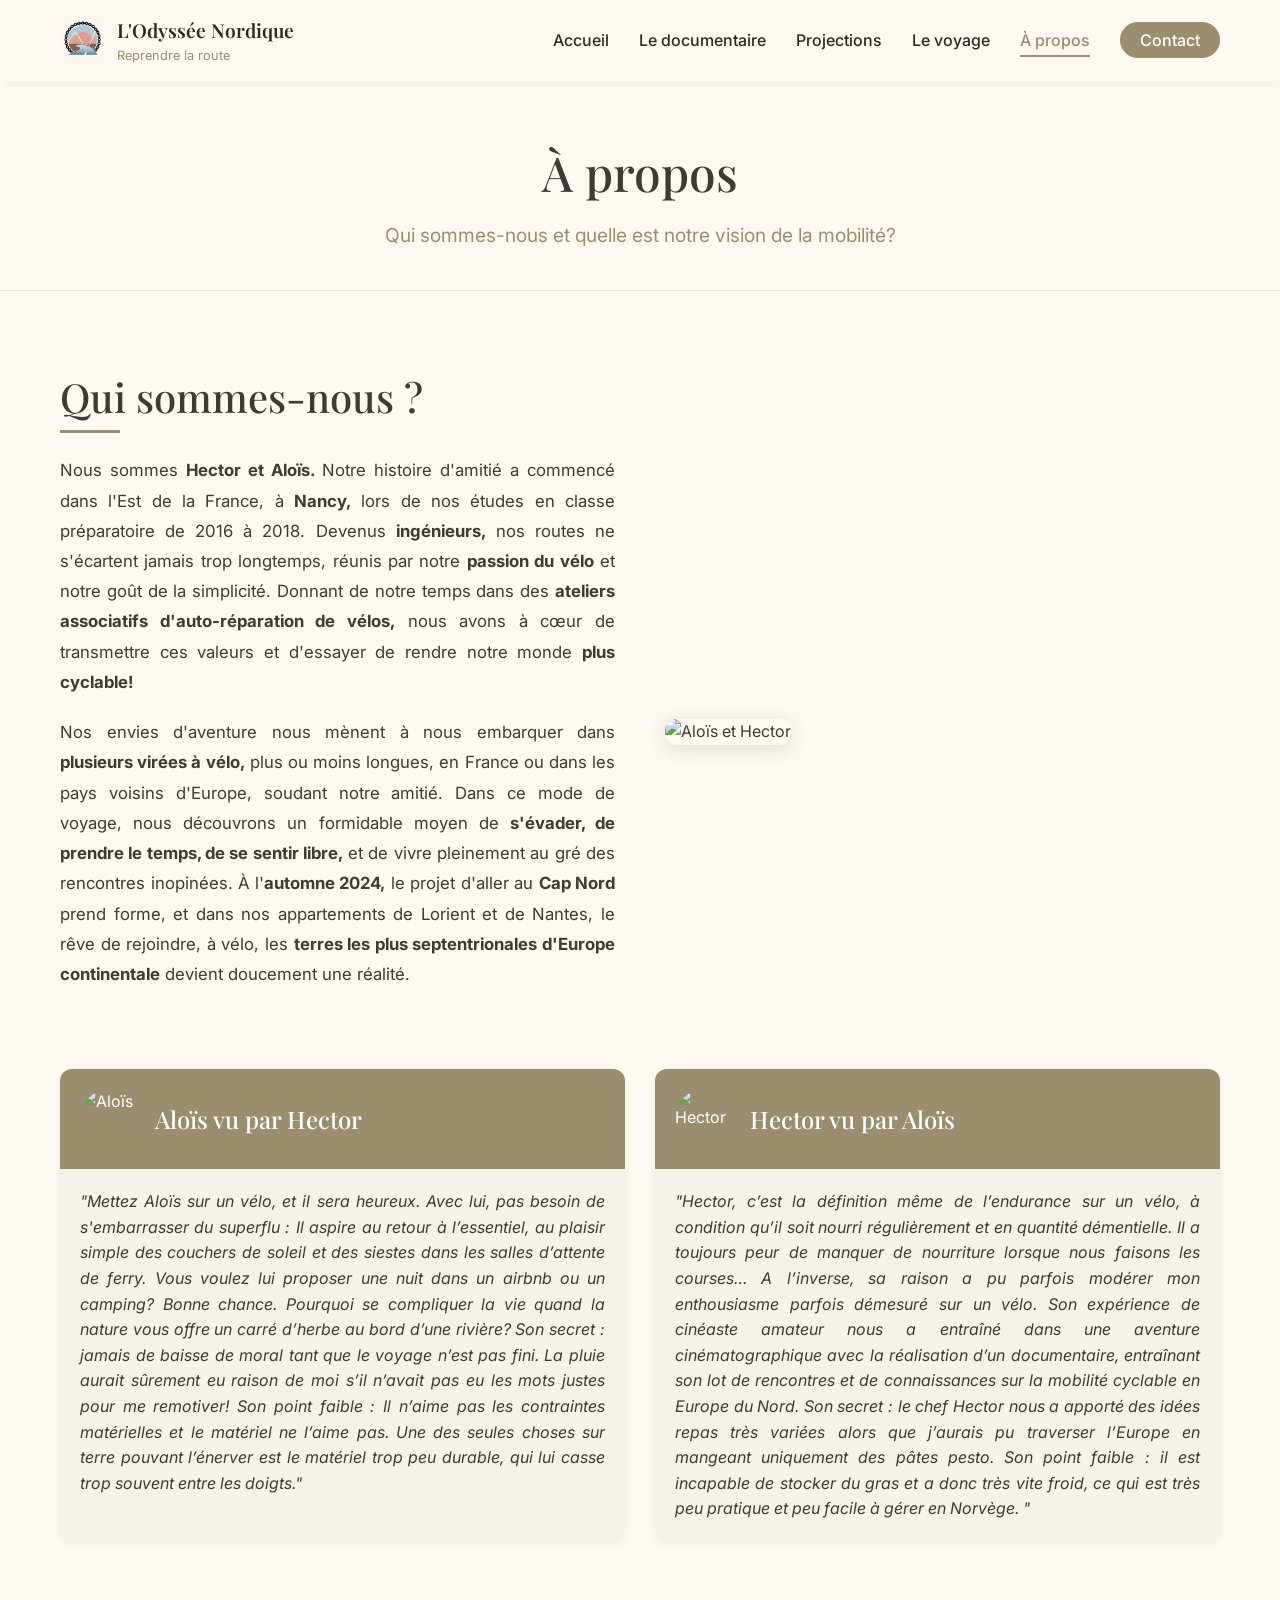
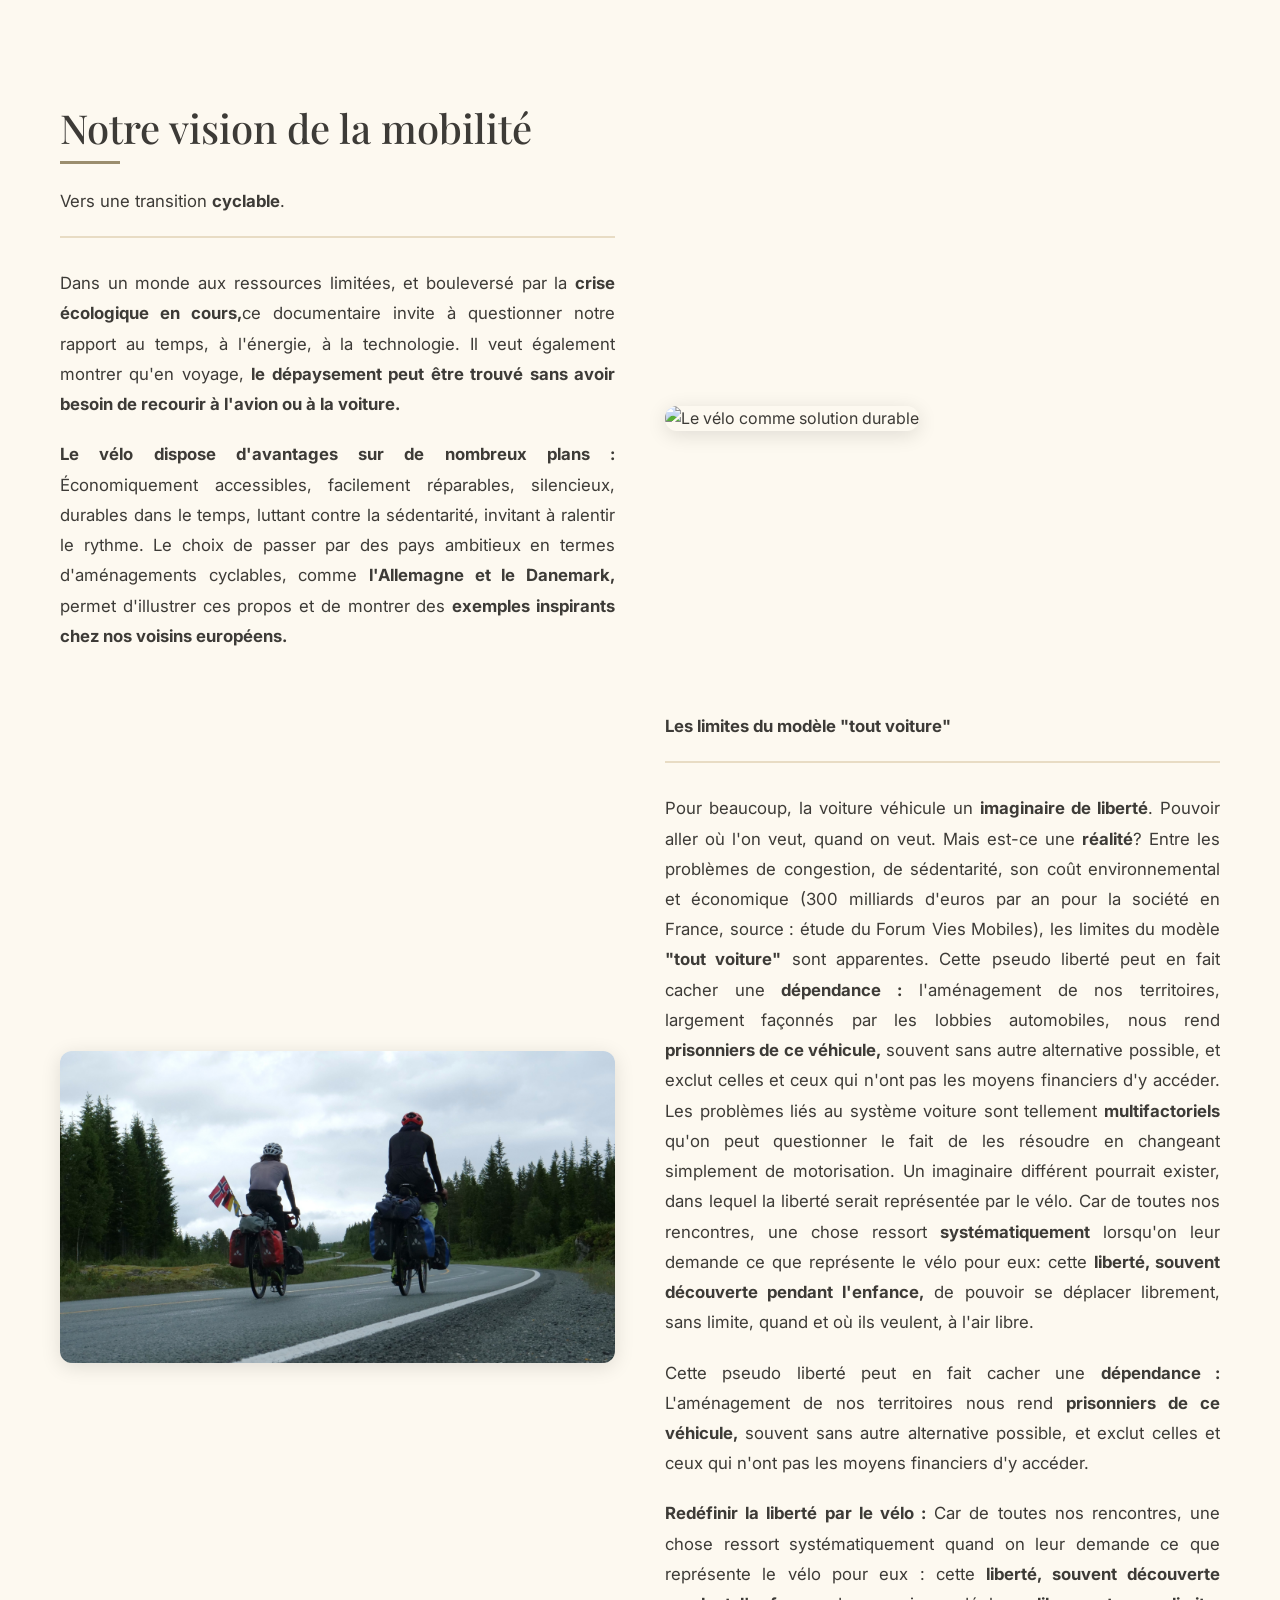
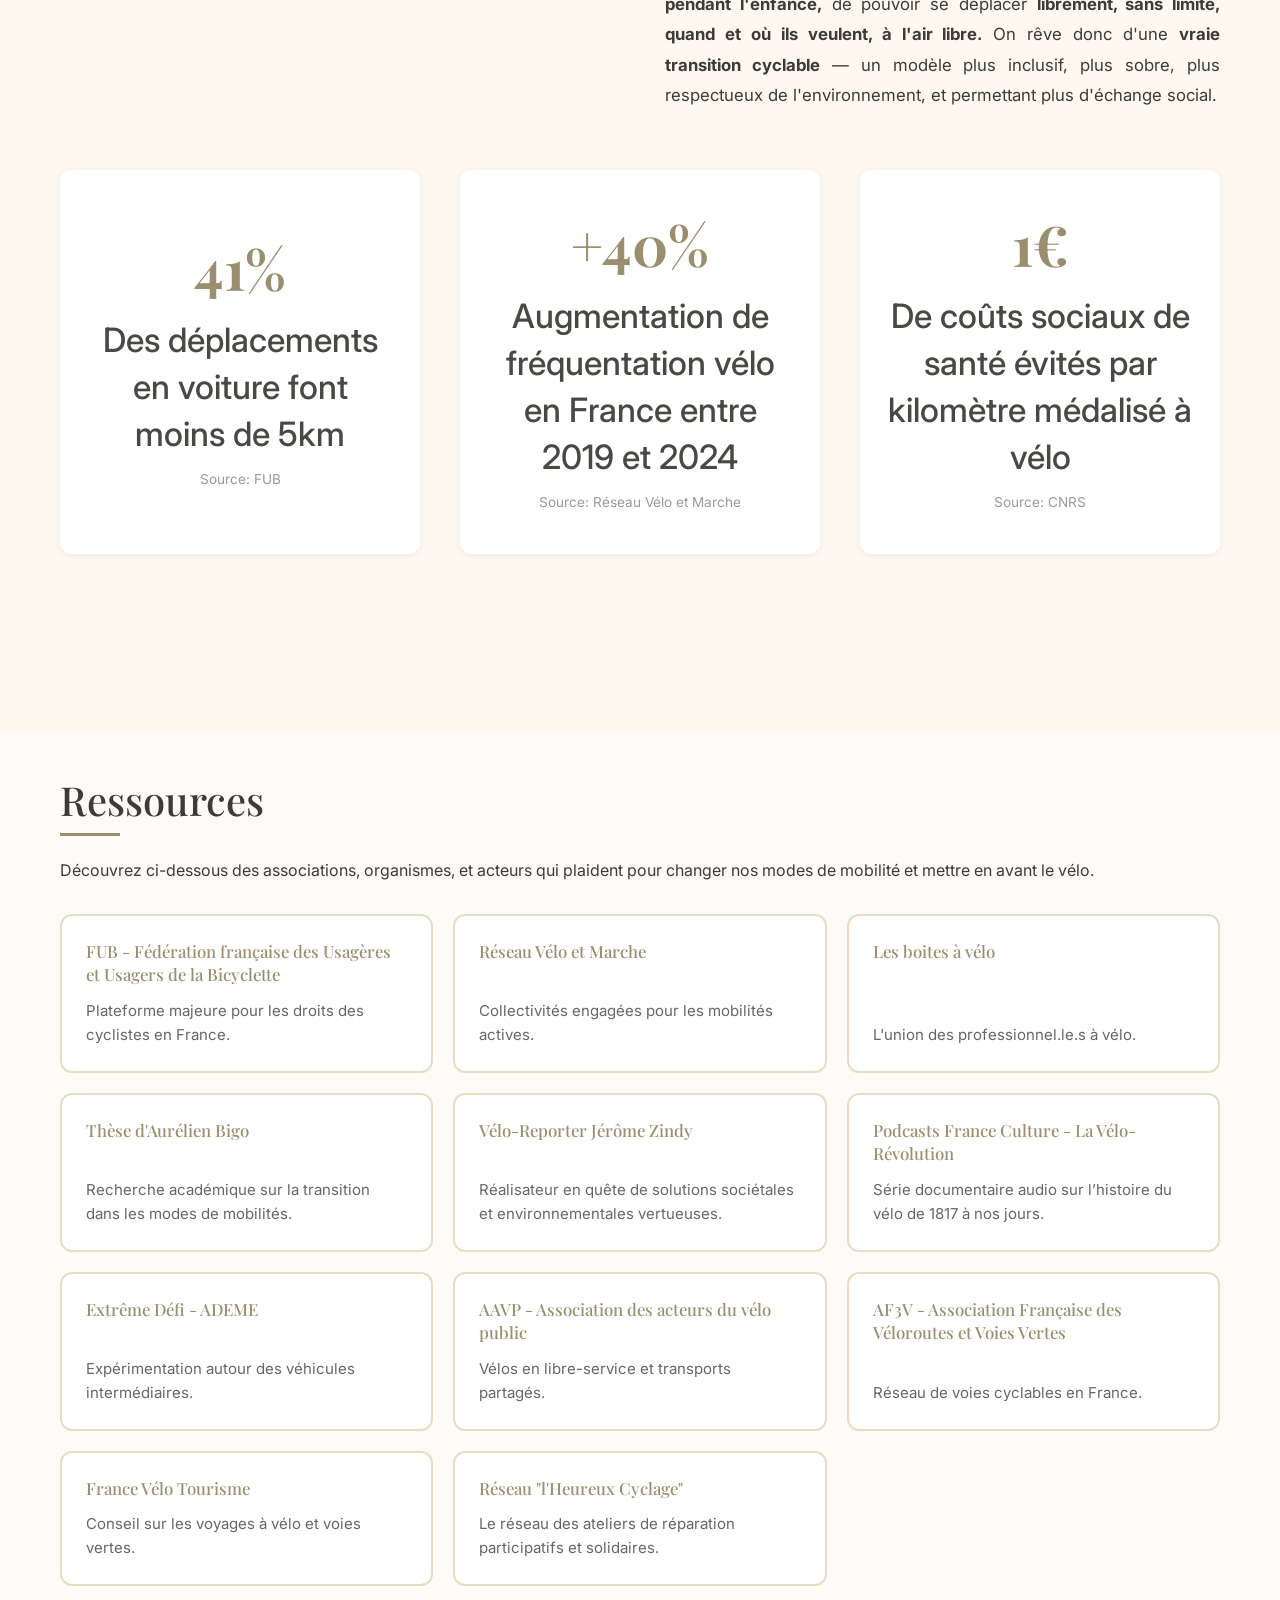
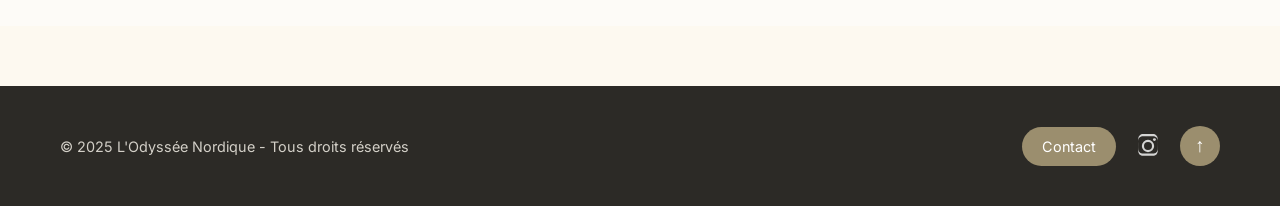
==== commit 2217ee7f: "Modifs textes" ====
--- a/a-propos.html
+++ b/a-propos.html
@@ -180,10 +180,10 @@
                 <div class="two-columns" style="margin-bottom: 60px;">
                     <div class="column-text">
                         <p style="font-size: 1.05rem; line-height: 1.8; color: #3D3B37; margin-bottom: 30px; padding-bottom: 20px; border-bottom: 2px solid #E8DCC4;">
-                            <strong>L'avenir de la mobilité</strong> doit être dirigé vers des <strong>modes de transport plus doux et plus sobres.</strong>
-                        </p>
-                        <p style="font-size: 1.05rem; line-height: 1.8; color: #3D3B37; margin-bottom: 20px;">
-                            Dans un monde aux ressources limitées, et bouleversé par la <strong>crise écologique en cours,</strong> nous pensons que ce documentaire invite à questionner notre rapport au temps, à l'énergie, à la technologie. Il veut également montrer qu'en voyage, <strong>le dépaysement peut être trouvé sans avoir besoin de recourir à l'avion ou à la voiture.</strong>
+                            Vers une transition <strong>cyclable</strong>.
+                        </p>
+                        <p style="font-size: 1.05rem; line-height: 1.8; color: #3D3B37; margin-bottom: 20px;">
+                            Dans un monde aux ressources limitées, et bouleversé par la <strong>crise écologique en cours,</strong>ce documentaire invite à questionner notre rapport au temps, à l'énergie, à la technologie. Il veut également montrer qu'en voyage, <strong>le dépaysement peut être trouvé sans avoir besoin de recourir à l'avion ou à la voiture.</strong>
                         </p>
                         <p style="font-size: 1.05rem; line-height: 1.8; color: #3D3B37;">
                             <strong>Le vélo dispose d'avantages sur de nombreux plans :</strong> Économiquement accessibles, facilement réparables, silencieux, durables dans le temps, luttant contre la sédentarité, invitant à ralentir le rythme. Le choix de passer par des pays ambitieux en termes d'aménagements cyclables, comme <strong>l'Allemagne et le Danemark,</strong> permet d'illustrer ces propos et de montrer des <strong>exemples inspirants chez nos voisins européens.</strong>
@@ -204,7 +204,10 @@
                             <strong>Les limites du modèle "tout voiture"</strong>
                         </p>
                         <p style="font-size: 1.05rem; line-height: 1.8; color: #3D3B37; margin-bottom: 20px;">
-                            Pour beaucoup, la voiture véhicule un imaginaire de liberté. Pouvoir aller où l'on veut, quand on veut. Mais est-ce une réalité ? Entre <strong>les problèmes de congestion, de sédentarité, son coût environnemental et économique</strong> (300 milliards d'euros par an pour la société en France), les limites sont apparentes.
+                        Pour beaucoup, la voiture véhicule un <strong>imaginaire de liberté</strong>. Pouvoir aller où l'on veut, quand on veut. Mais est-ce une <strong>réalité</strong>? Entre les problèmes de congestion, de sédentarité, son coût environnemental et économique (300 milliards d'euros par an pour la société en France, source : étude du Forum Vies Mobiles), les limites du modèle <strong>"tout voiture"</strong> sont apparentes. 
+Cette pseudo liberté peut en fait cacher une <strong>dépendance :</strong> l'aménagement de nos territoires, largement façonnés par les lobbies automobiles, nous rend <strong>prisonniers de ce véhicule,</strong> souvent sans autre alternative possible, et exclut celles et ceux qui n'ont pas les moyens financiers d'y accéder. Les problèmes liés au système voiture sont tellement <strong>multifactoriels</strong> qu'on peut questionner le fait de les résoudre en changeant simplement de motorisation.
+Un imaginaire différent pourrait exister, dans lequel la liberté serait représentée par le vélo. Car de toutes nos rencontres, une chose ressort <strong>systématiquement</strong> lorsqu'on leur demande ce que représente le vélo pour eux: cette <strong>liberté, souvent découverte pendant l'enfance,</strong> de pouvoir se déplacer librement, sans limite, quand et où ils veulent, à l'air libre.
+
                         </p>
                         <p style="font-size: 1.05rem; line-height: 1.8; color: #3D3B37; margin-bottom: 20px;">
                             Cette pseudo liberté peut en fait cacher une <strong>dépendance :</strong> L'aménagement de nos territoires nous rend <strong>prisonniers de ce véhicule,</strong> souvent sans autre alternative possible, et exclut celles et ceux qui n'ont pas les moyens financiers d'y accéder.
@@ -214,12 +217,31 @@
                         </p>
                     </div>
                 </div>
+
+                <!-- Stats Section -->
+                <div class="stats-grid" style="margin-top: 60px;">
+                    <div class="stat-card">
+                        <div class="stat-number">41%</div>
+                        <div class="stat-label">Des déplacements en voiture font moins de 5km</div>
+                        <div class="stat-source" style="font-size: 0.85rem; color: #999; margin-top: 12px;">Source: FUB</div>
+                    </div>
+                    <div class="stat-card">
+                        <div class="stat-number">+40%</div>
+                        <div class="stat-label">Augmentation de fréquentation vélo en France entre 2019 et 2024</div>
+                        <div class="stat-source" style="font-size: 0.85rem; color: #999; margin-top: 12px;">Source: Réseau Vélo et Marche</div>
+                    </div>
+                    <div class="stat-card">
+                        <div class="stat-number">1€</div>
+                        <div class="stat-label">De coûts sociaux de santé évités par kilomètre médalisé à vélo</div>
+                        <div class="stat-source" style="font-size: 0.85rem; color: #999; margin-top: 12px;">Source: CNRS</div>
+                    </div>
+                </div>
             </div>
         </section>
 
         <section class="resources" style="margin-top: 60px; padding: 40px 0; background-color: #FDFBF7;">
             <div class="container">
-                <h2>Ressources et partenaires</h2>
+                <h2>Ressources</h2>
                 <p style="margin-bottom: 30px; font-size: 16px;">Découvrez ci-dessous des associations, organismes, et acteurs qui plaident pour changer nos modes de mobilité et mettre en avant le vélo.</p>
                 <div class="resources-grid" style="display: grid; grid-template-columns: repeat(auto-fit, minmax(280px, 1fr)); gap: 20px;">
                     <a href="https://www.fub.fr/" target="_blank" rel="noopener noreferrer" class="resource-card" style="padding: 24px; background: white; border-radius: 12px; text-decoration: none; color: #333; border: 2px solid #E8DCC4; transition: all 0.3s ease; display: flex; flex-direction: column;" onmouseover="this.style.boxShadow='0 8px 24px rgba(155, 142, 110, 0.15)'; this.style.transform='translateY(-4px)'; this.style.borderColor='#9B8E6E';" onmouseout="this.style.boxShadow='none'; this.style.transform='translateY(0)'; this.style.borderColor='#E8DCC4';">
@@ -228,27 +250,27 @@
                     </a>
                     <a href="https://reseau-velo-marche.org/" target="_blank" rel="noopener noreferrer" class="resource-card" style="padding: 24px; background: white; border-radius: 12px; text-decoration: none; color: #333; border: 2px solid #E8DCC4; transition: all 0.3s ease; display: flex; flex-direction: column;" onmouseover="this.style.boxShadow='0 8px 24px rgba(155, 142, 110, 0.15)'; this.style.transform='translateY(-4px)'; this.style.borderColor='#9B8E6E';" onmouseout="this.style.boxShadow='none'; this.style.transform='translateY(0)'; this.style.borderColor='#E8DCC4';">
                         <h4 style="color: #9B8E6E; margin-bottom: 12px; font-size: 1.05rem; line-height: 1.4;">Réseau Vélo et Marche</h4>
-                        <p style="font-size: 15px; color: #666; line-height: 1.6; margin-top: auto;">Promotion des transports actifs et des villes vertes.</p>
+                        <p style="font-size: 15px; color: #666; line-height: 1.6; margin-top: auto;">Collectivités engagées pour les mobilités actives.</p>
                     </a>
                     <a href="https://lesboitesavelo.org/" target="_blank" rel="noopener noreferrer" class="resource-card" style="padding: 24px; background: white; border-radius: 12px; text-decoration: none; color: #333; border: 2px solid #E8DCC4; transition: all 0.3s ease; display: flex; flex-direction: column;" onmouseover="this.style.boxShadow='0 8px 24px rgba(155, 142, 110, 0.15)'; this.style.transform='translateY(-4px)'; this.style.borderColor='#9B8E6E';" onmouseout="this.style.boxShadow='none'; this.style.transform='translateY(0)'; this.style.borderColor='#E8DCC4';">
                         <h4 style="color: #9B8E6E; margin-bottom: 12px; font-size: 1.05rem; line-height: 1.4;">Les boites à vélo</h4>
-                        <p style="font-size: 15px; color: #666; line-height: 1.6; margin-top: auto;">Auto-réparation et partage de compétences cyclistes.</p>
+                        <p style="font-size: 15px; color: #666; line-height: 1.6; margin-top: auto;"> L'union des professionnel.le.s à vélo.</p>
                     </a>
                     <a href="https://theses.hal.science/tel-03082127v1/document" target="_blank" rel="noopener noreferrer" class="resource-card" style="padding: 24px; background: white; border-radius: 12px; text-decoration: none; color: #333; border: 2px solid #E8DCC4; transition: all 0.3s ease; display: flex; flex-direction: column;" onmouseover="this.style.boxShadow='0 8px 24px rgba(155, 142, 110, 0.15)'; this.style.transform='translateY(-4px)'; this.style.borderColor='#9B8E6E';" onmouseout="this.style.boxShadow='none'; this.style.transform='translateY(0)'; this.style.borderColor='#E8DCC4';">
                         <h4 style="color: #9B8E6E; margin-bottom: 12px; font-size: 1.05rem; line-height: 1.4;">Thèse d'Aurélien Bigo</h4>
-                        <p style="font-size: 15px; color: #666; line-height: 1.6; margin-top: auto;">Recherche académique sur la mobilité durable.</p>
+                        <p style="font-size: 15px; color: #666; line-height: 1.6; margin-top: auto;">Recherche académique sur la transition dans les modes de mobilités.</p>
                     </a>
                     <a href="https://www.jeromezindy.fr/" target="_blank" rel="noopener noreferrer" class="resource-card" style="padding: 24px; background: white; border-radius: 12px; text-decoration: none; color: #333; border: 2px solid #E8DCC4; transition: all 0.3s ease; display: flex; flex-direction: column;" onmouseover="this.style.boxShadow='0 8px 24px rgba(155, 142, 110, 0.15)'; this.style.transform='translateY(-4px)'; this.style.borderColor='#9B8E6E';" onmouseout="this.style.boxShadow='none'; this.style.transform='translateY(0)'; this.style.borderColor='#E8DCC4';">
                         <h4 style="color: #9B8E6E; margin-bottom: 12px; font-size: 1.05rem; line-height: 1.4;">Vélo-Reporter Jérôme Zindy</h4>
-                        <p style="font-size: 15px; color: #666; line-height: 1.6; margin-top: auto;">Photographie et reportages sur la culture vélo.</p>
+                        <p style="font-size: 15px; color: #666; line-height: 1.6; margin-top: auto;">Réalisateur en quête de solutions sociétales et environnementales vertueuses.</p>
                     </a>
                     <a href="https://www.radiofrance.fr/franceculture/podcasts/lsd-la-serie-documentaire/et-le-bicycle-fut-4339630" target="_blank" rel="noopener noreferrer" class="resource-card" style="padding: 24px; background: white; border-radius: 12px; text-decoration: none; color: #333; border: 2px solid #E8DCC4; transition: all 0.3s ease; display: flex; flex-direction: column;" onmouseover="this.style.boxShadow='0 8px 24px rgba(155, 142, 110, 0.15)'; this.style.transform='translateY(-4px)'; this.style.borderColor='#9B8E6E';" onmouseout="this.style.boxShadow='none'; this.style.transform='translateY(0)'; this.style.borderColor='#E8DCC4';">
                         <h4 style="color: #9B8E6E; margin-bottom: 12px; font-size: 1.05rem; line-height: 1.4;">Podcasts France Culture - La Vélo-Révolution</h4>
-                        <p style="font-size: 15px; color: #666; line-height: 1.6; margin-top: auto;">Série documentaire audio sur la révolution du vélo.</p>
+                        <p style="font-size: 15px; color: #666; line-height: 1.6; margin-top: auto;">Série documentaire audio sur l’histoire du vélo de 1817 à nos jours.</p>
                     </a>
                     <a href="https://xd.ademe.fr/" target="_blank" rel="noopener noreferrer" class="resource-card" style="padding: 24px; background: white; border-radius: 12px; text-decoration: none; color: #333; border: 2px solid #E8DCC4; transition: all 0.3s ease; display: flex; flex-direction: column;" onmouseover="this.style.boxShadow='0 8px 24px rgba(155, 142, 110, 0.15)'; this.style.transform='translateY(-4px)'; this.style.borderColor='#9B8E6E';" onmouseout="this.style.boxShadow='none'; this.style.transform='translateY(0)'; this.style.borderColor='#E8DCC4';">
                         <h4 style="color: #9B8E6E; margin-bottom: 12px; font-size: 1.05rem; line-height: 1.4;">Extrême Défi - ADEME</h4>
-                        <p style="font-size: 15px; color: #666; line-height: 1.6; margin-top: auto;">Défi écologique et changement de comportements.</p>
+                        <p style="font-size: 15px; color: #666; line-height: 1.6; margin-top: auto;"> Expérimentation autour des véhicules intermédiaires.</p>
                     </a>
                     <a href="https://www.aavp-asso.fr/" target="_blank" rel="noopener noreferrer" class="resource-card" style="padding: 24px; background: white; border-radius: 12px; text-decoration: none; color: #333; border: 2px solid #E8DCC4; transition: all 0.3s ease; display: flex; flex-direction: column;" onmouseover="this.style.boxShadow='0 8px 24px rgba(155, 142, 110, 0.15)'; this.style.transform='translateY(-4px)'; this.style.borderColor='#9B8E6E';" onmouseout="this.style.boxShadow='none'; this.style.transform='translateY(0)'; this.style.borderColor='#E8DCC4';">
                         <h4 style="color: #9B8E6E; margin-bottom: 12px; font-size: 1.05rem; line-height: 1.4;">AAVP - Association des acteurs du vélo public</h4>
@@ -264,7 +286,7 @@
                     </a>
                     <a href="https://www.heureux-cyclage.org/?lang=fr" target="_blank" rel="noopener noreferrer" class="resource-card" style="padding: 24px; background: white; border-radius: 12px; text-decoration: none; color: #333; border: 2px solid #E8DCC4; transition: all 0.3s ease; display: flex; flex-direction: column;" onmouseover="this.style.boxShadow='0 8px 24px rgba(155, 142, 110, 0.15)'; this.style.transform='translateY(-4px)'; this.style.borderColor='#9B8E6E';" onmouseout="this.style.boxShadow='none'; this.style.transform='translateY(0)'; this.style.borderColor='#E8DCC4';">
                         <h4 style="color: #9B8E6E; margin-bottom: 12px; font-size: 1.05rem; line-height: 1.4;">Réseau "l'Heureux Cyclage"</h4>
-                        <p style="font-size: 15px; color: #666; line-height: 1.6; margin-top: auto;">Réparation et diffusion du vélo solidaire.</p>
+                        <p style="font-size: 15px; color: #666; line-height: 1.6; margin-top: auto;"> Le réseau des ateliers de réparation participatifs et solidaires.</p>
                     </a>
                 </div>
             </div>
--- a/css/style.css
+++ b/css/style.css
@@ -808,6 +808,7 @@
     display: flex;
     flex-direction: column;
     transition: all 0.3s ease;
+    text-align: justify;
 }
 
 .carousel-card:hover {
@@ -948,6 +949,7 @@
     display: grid;
     grid-template-columns: repeat(auto-fit, minmax(230px, 1fr));
     gap: 25px;
+    text-align: justify;
 }
 
 .philosophy-item {
@@ -1137,6 +1139,7 @@
 .fun-box-content {
     padding: 20px;
     font-style: italic;
+    text-align: justify;
 }
 
 /* VISION SECTION */
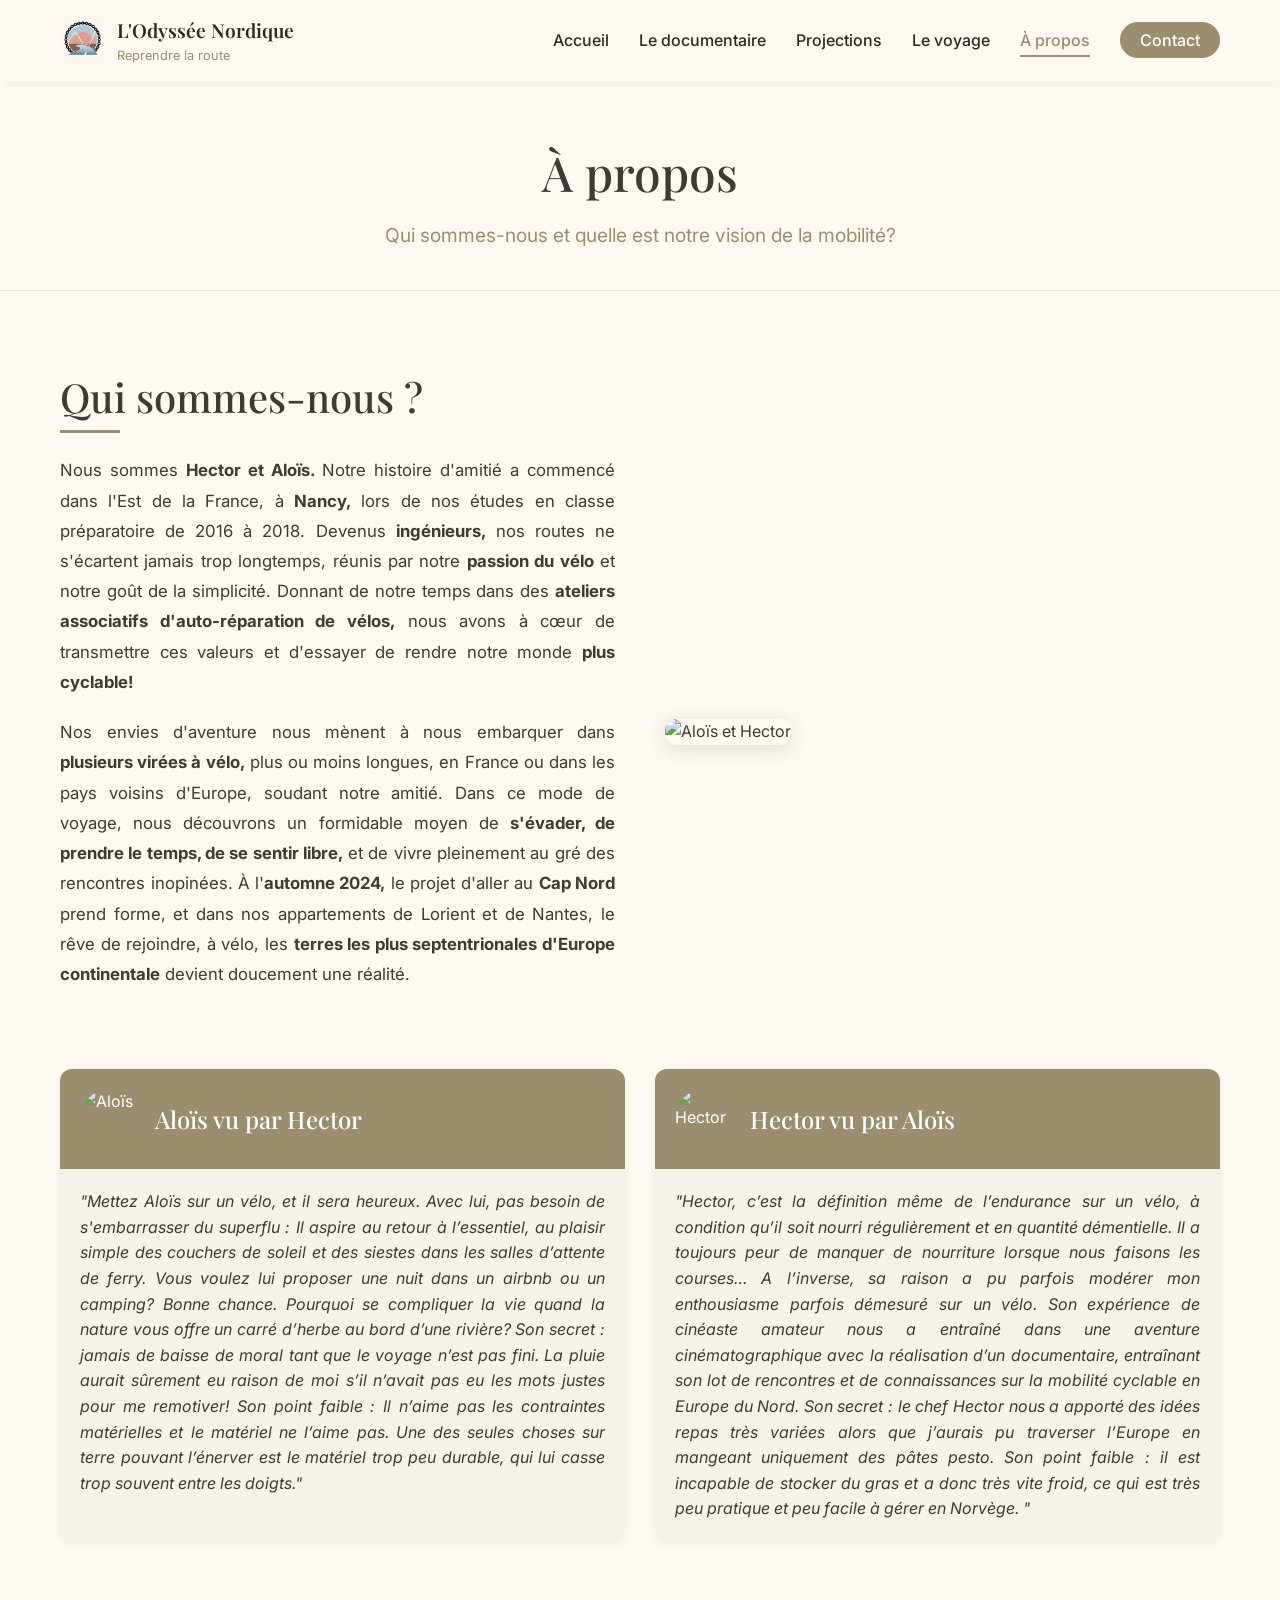
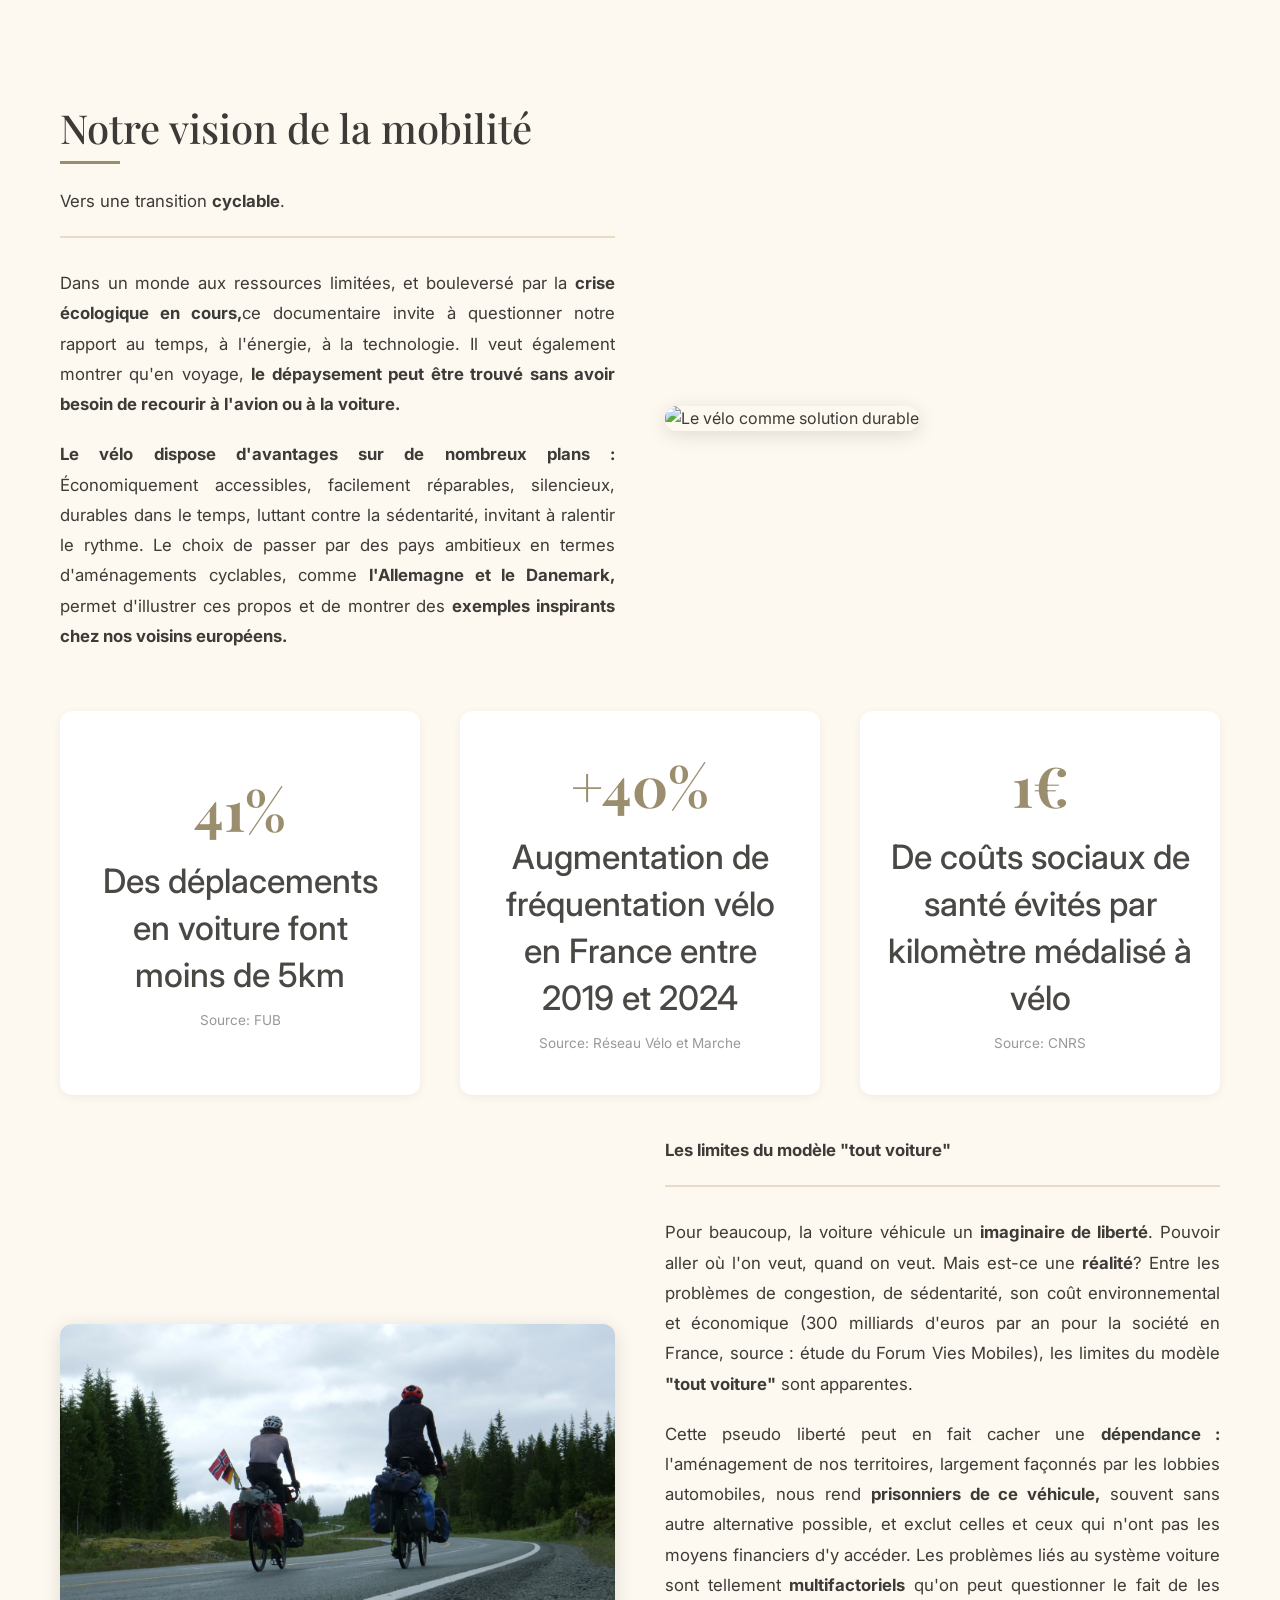
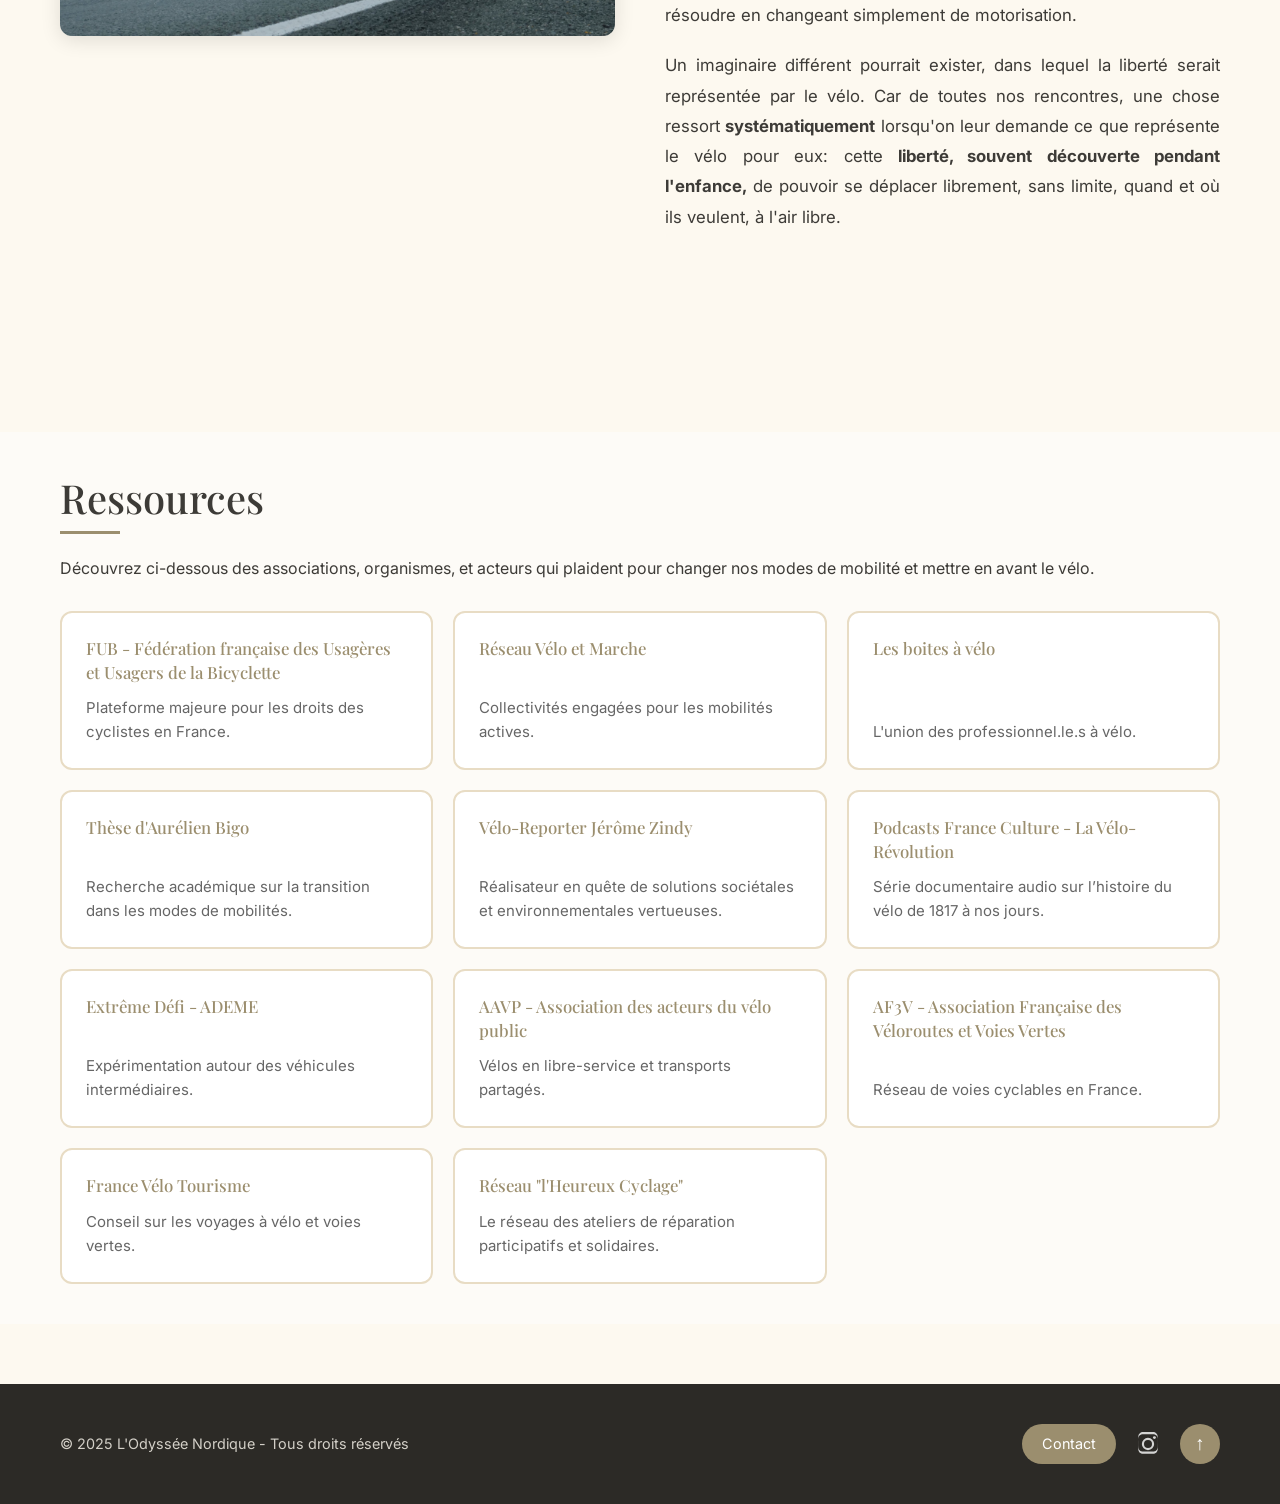
==== commit f41546e0: "Fix voyage" ====
--- a/a-propos.html
+++ b/a-propos.html
@@ -194,30 +194,6 @@
                     </div>
                 </div>
 
-                <!-- Section 2: Redéfinir la liberté -->
-                <div class="two-columns two-columns.reverse">
-                    <div class="column-image">
-                        <img src="images/velo_propos2.jpg" alt="Liberté du vélo" loading="lazy" style="max-width: 100%; height: auto; border-radius: 12px;">
-                    </div>
-                    <div class="column-text">
-                        <p style="font-size: 1.05rem; line-height: 1.8; color: #3D3B37; margin-bottom: 30px; padding-bottom: 20px; border-bottom: 2px solid #E8DCC4;">
-                            <strong>Les limites du modèle "tout voiture"</strong>
-                        </p>
-                        <p style="font-size: 1.05rem; line-height: 1.8; color: #3D3B37; margin-bottom: 20px;">
-                        Pour beaucoup, la voiture véhicule un <strong>imaginaire de liberté</strong>. Pouvoir aller où l'on veut, quand on veut. Mais est-ce une <strong>réalité</strong>? Entre les problèmes de congestion, de sédentarité, son coût environnemental et économique (300 milliards d'euros par an pour la société en France, source : étude du Forum Vies Mobiles), les limites du modèle <strong>"tout voiture"</strong> sont apparentes. 
-Cette pseudo liberté peut en fait cacher une <strong>dépendance :</strong> l'aménagement de nos territoires, largement façonnés par les lobbies automobiles, nous rend <strong>prisonniers de ce véhicule,</strong> souvent sans autre alternative possible, et exclut celles et ceux qui n'ont pas les moyens financiers d'y accéder. Les problèmes liés au système voiture sont tellement <strong>multifactoriels</strong> qu'on peut questionner le fait de les résoudre en changeant simplement de motorisation.
-Un imaginaire différent pourrait exister, dans lequel la liberté serait représentée par le vélo. Car de toutes nos rencontres, une chose ressort <strong>systématiquement</strong> lorsqu'on leur demande ce que représente le vélo pour eux: cette <strong>liberté, souvent découverte pendant l'enfance,</strong> de pouvoir se déplacer librement, sans limite, quand et où ils veulent, à l'air libre.
-
-                        </p>
-                        <p style="font-size: 1.05rem; line-height: 1.8; color: #3D3B37; margin-bottom: 20px;">
-                            Cette pseudo liberté peut en fait cacher une <strong>dépendance :</strong> L'aménagement de nos territoires nous rend <strong>prisonniers de ce véhicule,</strong> souvent sans autre alternative possible, et exclut celles et ceux qui n'ont pas les moyens financiers d'y accéder.
-                        </p>
-                        <p style="font-size: 1.05rem; line-height: 1.8; color: #3D3B37;">
-                            <strong>Redéfinir la liberté par le vélo :</strong> Car de toutes nos rencontres, une chose ressort systématiquement quand on leur demande ce que représente le vélo pour eux : cette <strong>liberté, souvent découverte pendant l'enfance,</strong> de pouvoir se déplacer <strong>librement, sans limite, quand et où ils veulent, à l'air libre.</strong> On rêve donc d'une <strong>vraie transition cyclable</strong> — un modèle plus inclusif, plus sobre, plus respectueux de l'environnement, et permettant plus d'échange social.
-                        </p>
-                    </div>
-                </div>
-
                 <!-- Stats Section -->
                 <div class="stats-grid" style="margin-top: 60px;">
                     <div class="stat-card">
@@ -236,6 +212,29 @@
                         <div class="stat-source" style="font-size: 0.85rem; color: #999; margin-top: 12px;">Source: CNRS</div>
                     </div>
                 </div>
+                
+                <!-- Section 2: Redéfinir la liberté -->
+                <div class="two-columns two-columns.reverse">
+                    <div class="column-image">
+                        <img src="images/velo_propos2.jpg" alt="Liberté du vélo" loading="lazy" style="max-width: 100%; height: auto; border-radius: 12px;">
+                    </div>
+                    <div class="column-text">
+                        <p style="font-size: 1.05rem; line-height: 1.8; color: #3D3B37; margin-bottom: 30px; padding-bottom: 20px; border-bottom: 2px solid #E8DCC4;">
+                            <strong>Les limites du modèle "tout voiture"</strong>
+                        </p>
+                        <p style="font-size: 1.05rem; line-height: 1.8; color: #3D3B37; margin-bottom: 20px;">
+                        Pour beaucoup, la voiture véhicule un <strong>imaginaire de liberté</strong>. Pouvoir aller où l'on veut, quand on veut. Mais est-ce une <strong>réalité</strong>? Entre les problèmes de congestion, de sédentarité, son coût environnemental et économique (300 milliards d'euros par an pour la société en France, source : étude du Forum Vies Mobiles), les limites du modèle <strong>"tout voiture"</strong> sont apparentes. 
+                        </p>
+                        <p style="font-size: 1.05rem; line-height: 1.8; color: #3D3B37; margin-bottom: 20px;">
+                            Cette pseudo liberté peut en fait cacher une <strong>dépendance :</strong> l'aménagement de nos territoires, largement façonnés par les lobbies automobiles, nous rend <strong>prisonniers de ce véhicule,</strong> souvent sans autre alternative possible, et exclut celles et ceux qui n'ont pas les moyens financiers d'y accéder. Les problèmes liés au système voiture sont tellement <strong>multifactoriels</strong> qu'on peut questionner le fait de les résoudre en changeant simplement de motorisation.
+                        </p>
+                        <p style="font-size: 1.05rem; line-height: 1.8; color: #3D3B37;">
+                            Un imaginaire différent pourrait exister, dans lequel la liberté serait représentée par le vélo. Car de toutes nos rencontres, une chose ressort <strong>systématiquement</strong> lorsqu'on leur demande ce que représente le vélo pour eux: cette <strong>liberté, souvent découverte pendant l'enfance,</strong> de pouvoir se déplacer librement, sans limite, quand et où ils veulent, à l'air libre.
+                         </p>
+                    </div>
+                </div>
+
+                
             </div>
         </section>
 
@@ -301,7 +300,7 @@
                 </div>
                 <div class="footer-links">
                     <a href="contact.html" class="footer-btn">Contact</a>
-                    <a href="https://www.instagram.com/" target="_blank" rel="noopener noreferrer" class="footer-social" aria-label="Instagram">
+                    <a href="https://www.instagram.com/odyssee_nordique/" target="_blank" rel="noopener noreferrer" class="footer-social" aria-label="Instagram">
                         <svg width="24" height="24" viewBox="0 0 24 24" fill="none" xmlns="http://www.w3.org/2000/svg">
                             <path d="M12 2.163c3.204 0 3.584.012 4.85.07 1.366.062 2.633.336 3.608 1.311.975.975 1.249 2.242 1.311 3.608.058 1.266.07 1.646.07 4.85s-.012 3.584-.07 4.85c-.062 1.366-.336 2.633-1.311 3.608-.975.975-2.242 1.249-3.608 1.311-1.266.058-1.646.07-4.85.07s-3.584-.012-4.85-.07c-1.366-.062-2.633-.336-3.608-1.311-.975-.975-1.249-2.242-1.311-3.608-.058-1.266-.07-1.646-.07-4.85s.012-3.584.07-4.85c.062-1.366.336-2.633 1.311-3.608.975-.975 2.242-1.249 3.608-1.311 1.266-.058 1.646-.07 4.85-.07zM12 0C8.741 0 8.332.014 7.052.072 5.773.13 4.651.387 3.632 1.406 2.613 2.425 2.356 3.547 2.298 4.826 2.24 6.106 2.226 6.515 2.226 9.774s.014 3.668.072 4.948c.058 1.279.315 2.401 1.334 3.42 1.019 1.019 2.141 1.276 3.42 1.334 1.28.058 1.689.072 4.948.072s3.668-.014 4.948-.072c1.279-.058 2.401-.315 3.42-1.334 1.019-1.019 1.276-2.141 1.334-3.42.058-1.28.072-1.689.072-4.948s-.014-3.668-.072-4.948c-.058-1.279-.315-2.401-1.334-3.42-1.019-1.019-2.141-1.276-3.42-1.334C15.668.014 15.259 0 12 0z" fill="currentColor"/>
                             <path d="M12 5.838a6.162 6.162 0 100 12.324 6.162 6.162 0 000-12.324zM12 16a4 4 0 110-8 4 4 0 010 8z" fill="currentColor"/>
--- a/css/style.css
+++ b/css/style.css
@@ -1726,34 +1726,119 @@
     }
 }
 
+/* PRODUCTION CREDITS SECTION */
+.production-credits {
+    background-color: #FDF9F0;
+    padding: 60px 20px;
+    margin: 40px 0;
+}
+
+.production-credits h2 {
+    text-align: center;
+    margin-bottom: 40px;
+    color: #333;
+    font-size: 2.2rem;
+}
+
+.credits-grid {
+    display: grid;
+    grid-template-columns: repeat(auto-fit, minmax(250px, 1fr));
+    gap: 30px;
+    max-width: 1000px;
+    margin: 0 auto;
+}
+
+.credit-item {
+    background: white;
+    padding: 25px;
+    border-radius: 8px;
+    border-left: 4px solid #9B8E6E;
+    box-shadow: 0 2px 8px rgba(0, 0, 0, 0.08);
+    transition: transform 0.3s ease, box-shadow 0.3s ease;
+}
+
+.credit-item:hover {
+    transform: translateY(-4px);
+    box-shadow: 0 4px 16px rgba(0, 0, 0, 0.12);
+}
+
+.credit-role {
+    font-size: 0.85rem;
+    color: #9B8E6E;
+    text-transform: uppercase;
+    letter-spacing: 1px;
+    margin: 0 0 8px 0;
+    font-weight: 600;
+}
+
+.credit-name {
+    font-size: 1.1rem;
+    color: #333;
+    margin: 0;
+    font-weight: 500;
+}
+
+@media (max-width: 768px) {
+    .production-credits {
+        padding: 40px 15px;
+    }
+
+    .production-credits h2 {
+        font-size: 1.8rem;
+        margin-bottom: 30px;
+    }
+
+    .credits-grid {
+        grid-template-columns: repeat(auto-fit, minmax(200px, 1fr));
+        gap: 20px;
+    }
+
+    .credit-item {
+        padding: 20px;
+    }
+}
+
 @media (max-width: 480px) {
     .cards-grid {
         grid-template-columns: 1fr;
     }
-    
+
     .stats-grid {
         grid-template-columns: 1fr;
     }
-    
+
     .vision-stats {
         grid-template-columns: 1fr;
     }
-    
+
     .fun-boxes {
         grid-template-columns: 1fr;
     }
-    
+
     .mechanics-grid {
         grid-template-columns: 1fr;
     }
-    
+
     .philosophy-card-header {
         flex-direction: column;
         align-items: flex-start;
     }
-    
+
     .logo-text {
         display: none;
     }
-}
-
+
+    .production-credits h2 {
+        font-size: 1.5rem;
+    }
+
+    .credits-grid {
+        grid-template-columns: 1fr;
+        gap: 15px;
+    }
+
+    .credit-item {
+        padding: 15px;
+    }
+}
+
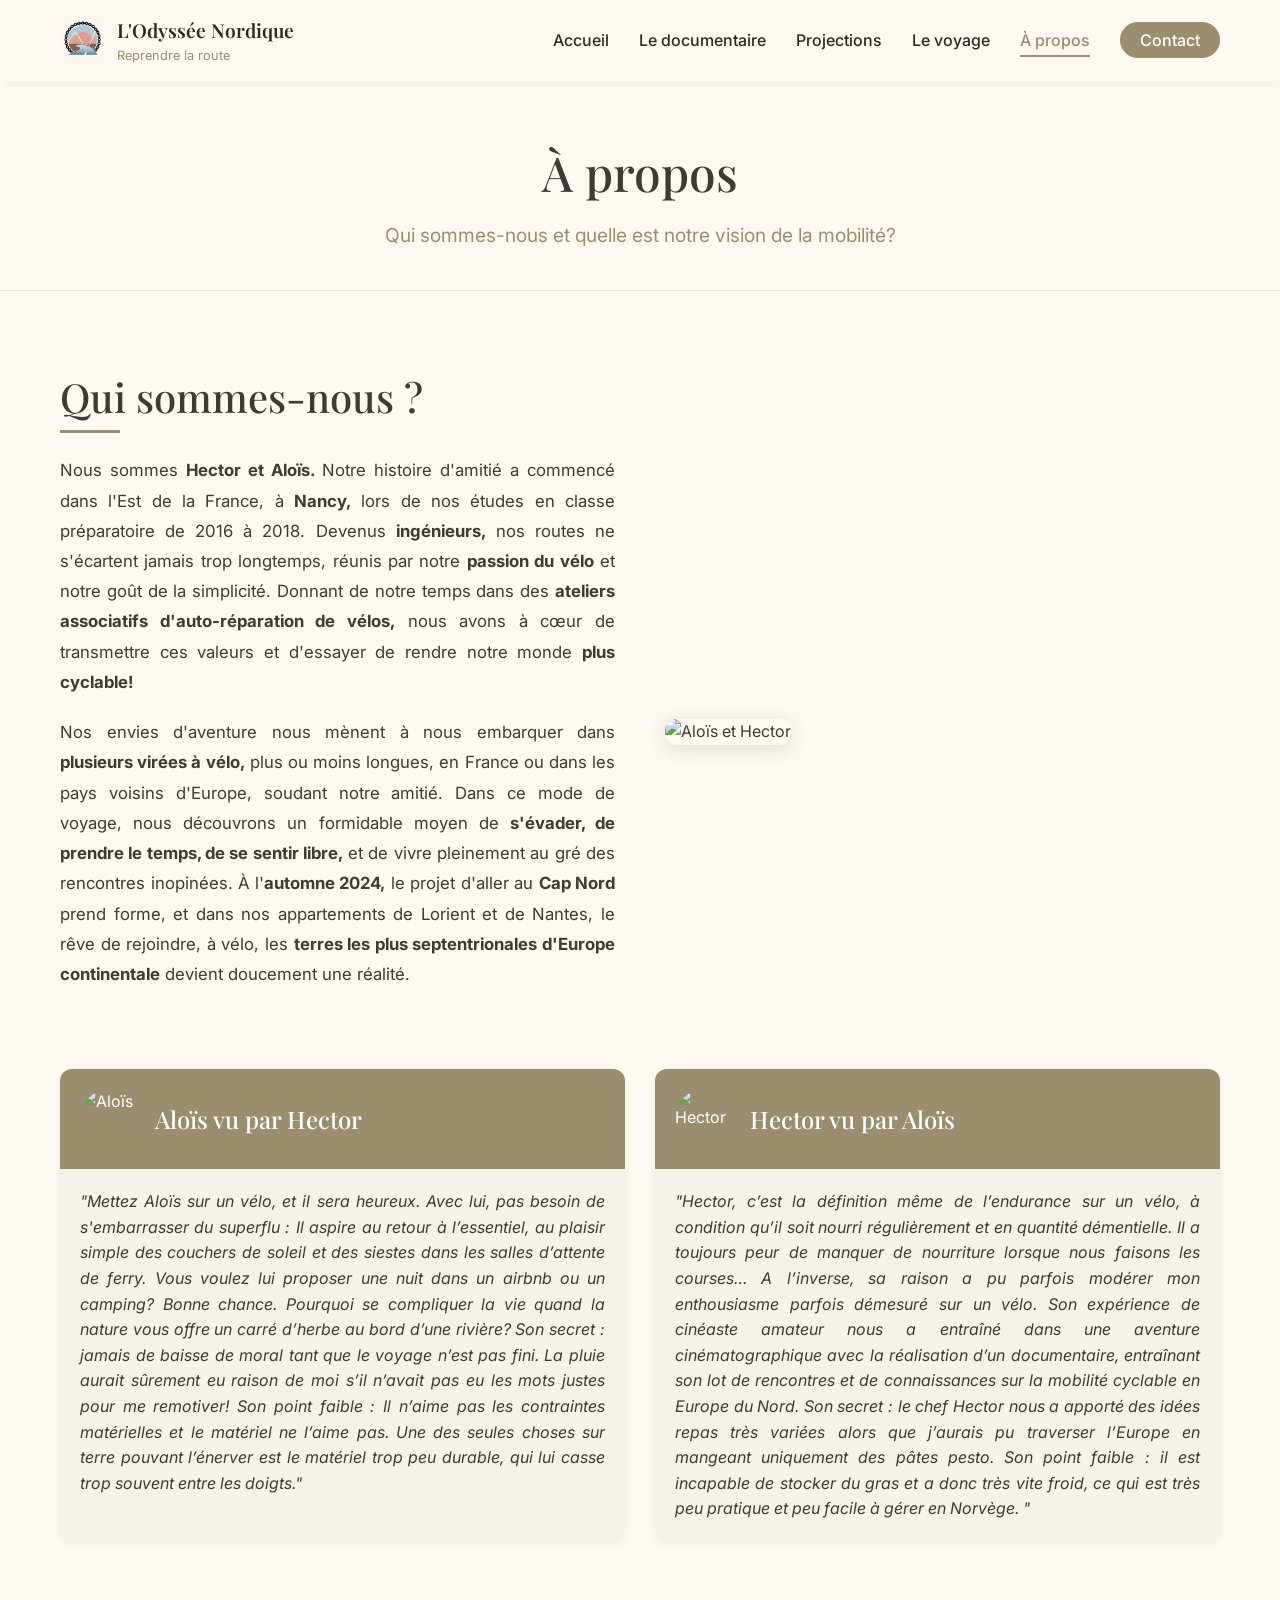
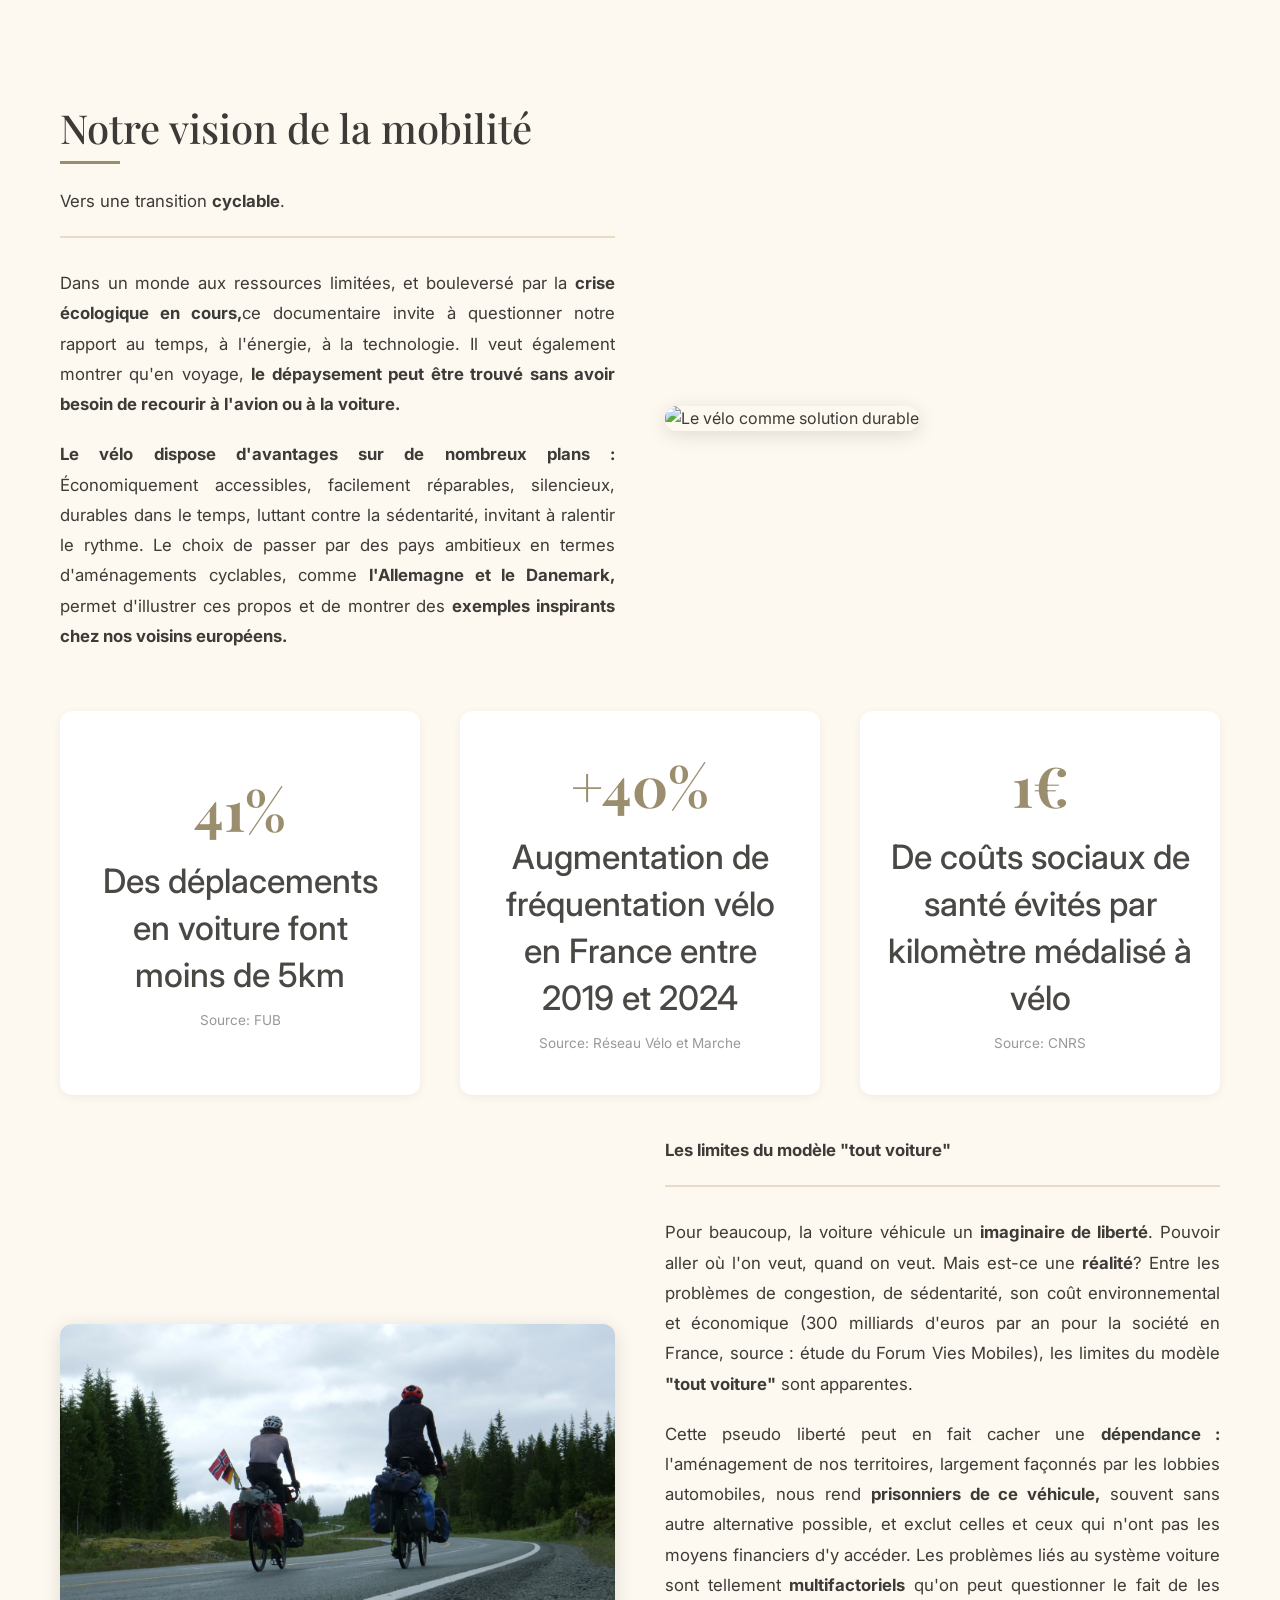
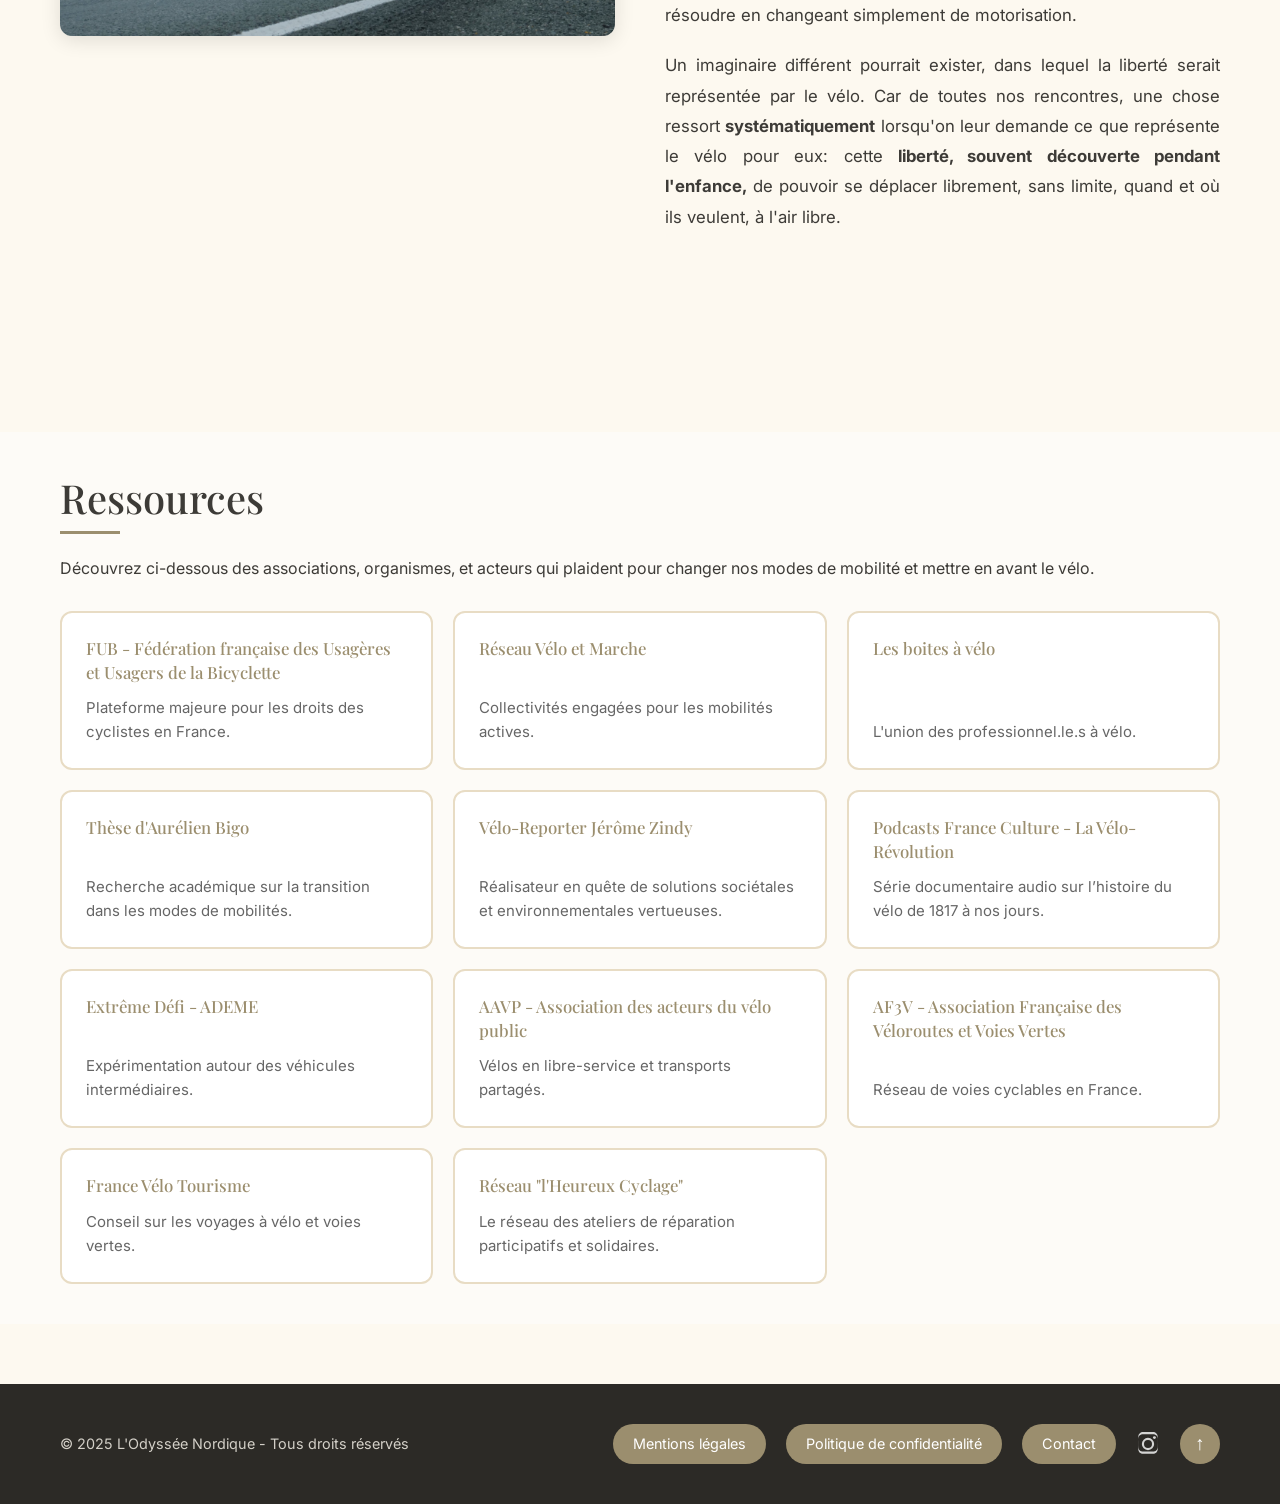
==== commit 2e747462: "Politique & Mention" ====
--- a/a-propos.html
+++ b/a-propos.html
@@ -100,8 +100,8 @@
                     <li class="nav-dropdown">
                         <a href="voyage.html">Le voyage</a>
                         <ul class="dropdown-menu">
-                            <li><a href="voyage.html#stats-section">Côté statistique</a></li>
-                            <li><a href="voyage.html#philosophy-section">Notre philosophie du voyage</a></li>
+                            <li><a href="voyage.html#routeSection">Côté statistique</a></li>
+                            <li><a href="voyage.html#travel-philosophy">Notre philosophie du voyage</a></li>
                             <li><a href="voyage.html#transport-section">Vélo + train / bus en Europe</a></li>
                         </ul>
                     </li>
@@ -299,6 +299,8 @@
                     <p>© 2025 L'Odyssée Nordique - Tous droits réservés</p>
                 </div>
                 <div class="footer-links">
+                    <a href="mentions-legales.html" class="footer-btn">Mentions légales</a>
+                    <a href="politique-confidentialite.html" class="footer-btn">Politique de confidentialité</a>
                     <a href="contact.html" class="footer-btn">Contact</a>
                     <a href="https://www.instagram.com/odyssee_nordique/" target="_blank" rel="noopener noreferrer" class="footer-social" aria-label="Instagram">
                         <svg width="24" height="24" viewBox="0 0 24 24" fill="none" xmlns="http://www.w3.org/2000/svg">
--- a/css/style.css
+++ b/css/style.css
@@ -9,7 +9,7 @@
 .route-map-container {
     position: relative;
     display: block;
-    width: min(100%, 600px);
+    width: min(100%, 750px);
     height: auto;
     aspect-ratio: 3 / 2;
 }
@@ -393,13 +393,15 @@
     flex-direction: column;
     align-items: center;
     gap: 12px;
-    height: 100%;
+    height: 95%;
+    justify-content: space-between;
 }
 
 .hero-title {
     font-size: clamp(2rem, 6vw, 4rem);
     color: white;
     margin: 30px 0 0;
+    height: 100%;
 }
 
 .hero-tagline {
@@ -408,12 +410,14 @@
     opacity: 0.95;
     font-weight: 300;
     margin: 30px 0 0;
+    height: 400%;
 }
 
 .hero-subtitle {
     font-size: 1.1rem;
     margin-bottom: 0;
     opacity: 0.85;
+    margin-top: auto;
 }
 
 .hero-content .btn {
@@ -1663,13 +1667,20 @@
         grid-template-columns: 1fr;
     }
     
+    
     .footer-content {
         flex-direction: column;
         text-align: center;
     }
-    
-    .hero-content {
-        bottom: 10%;
+
+    .footer-links {
+        flex-wrap: wrap;
+        justify-content: center;
+    }
+
+    .footer-btn {
+        padding: 6px 16px;
+        font-size: 0.85rem;
     }
     
     .hero-title {
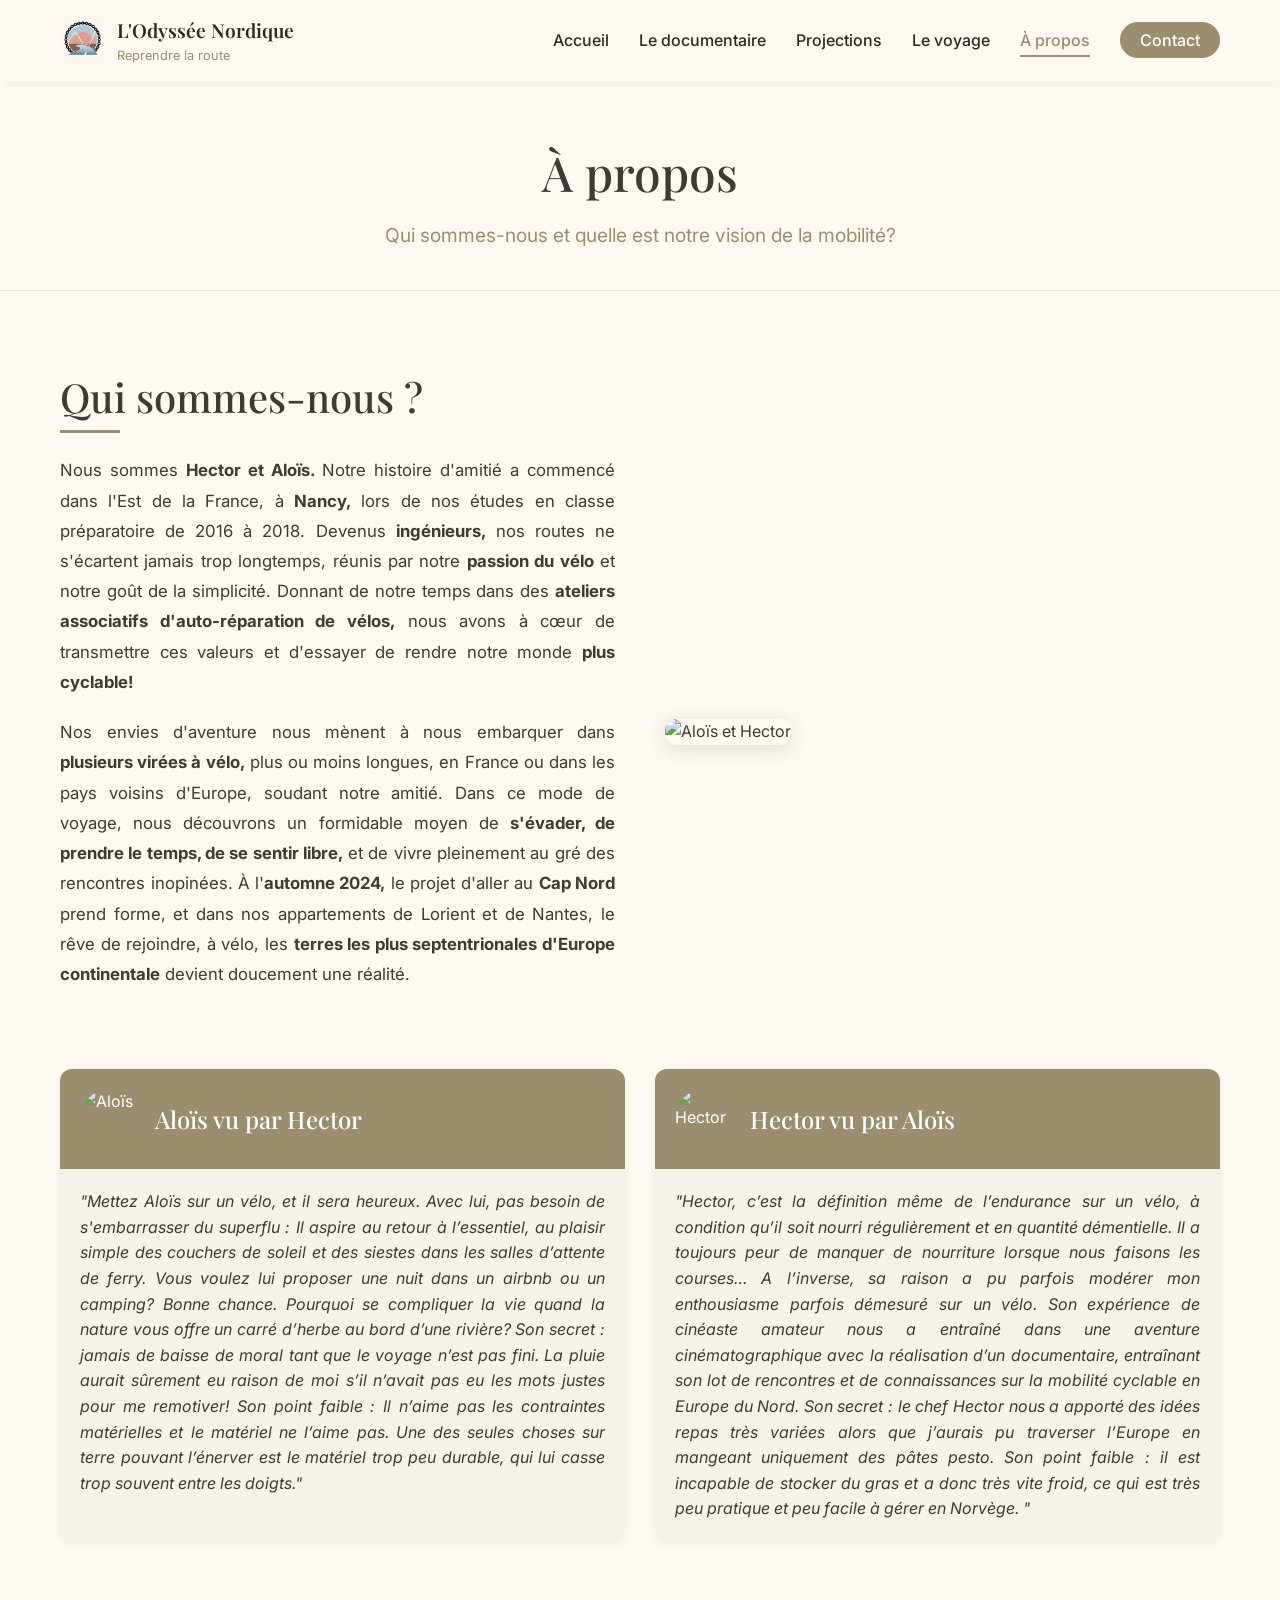
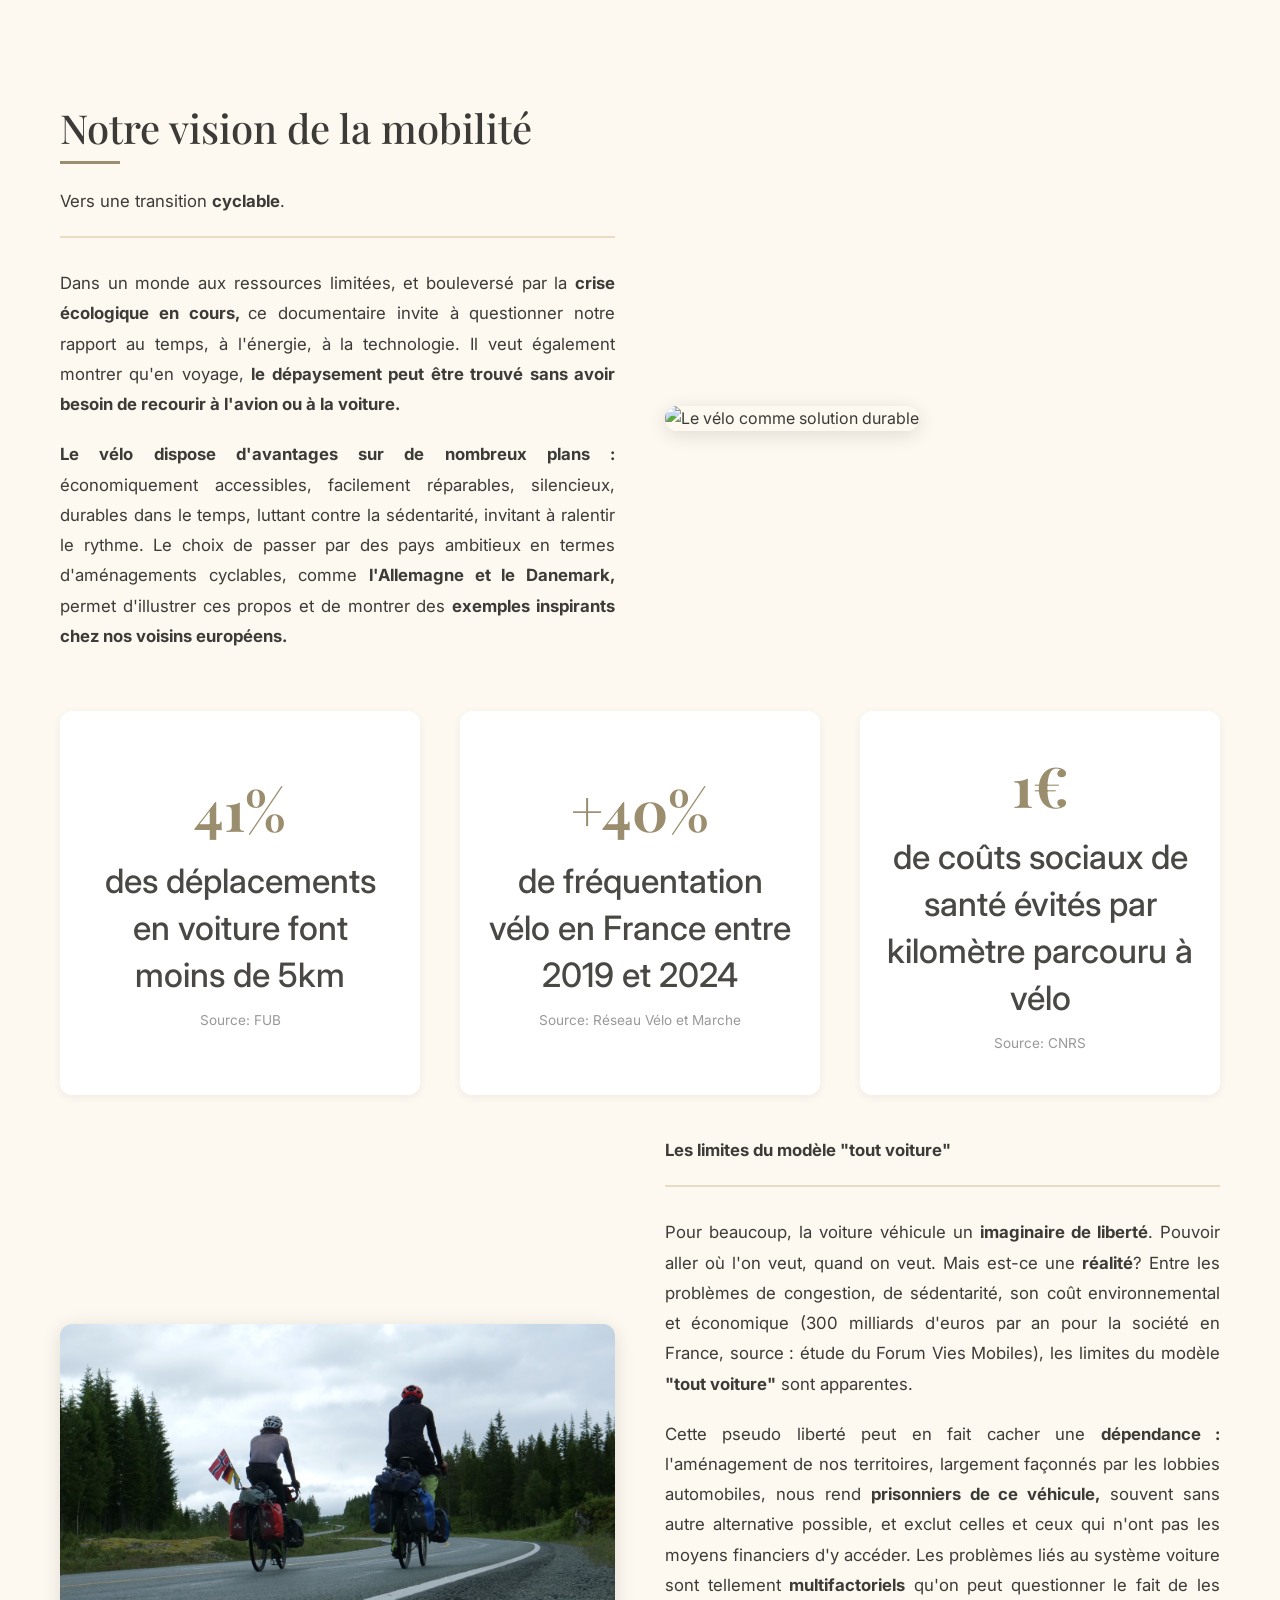
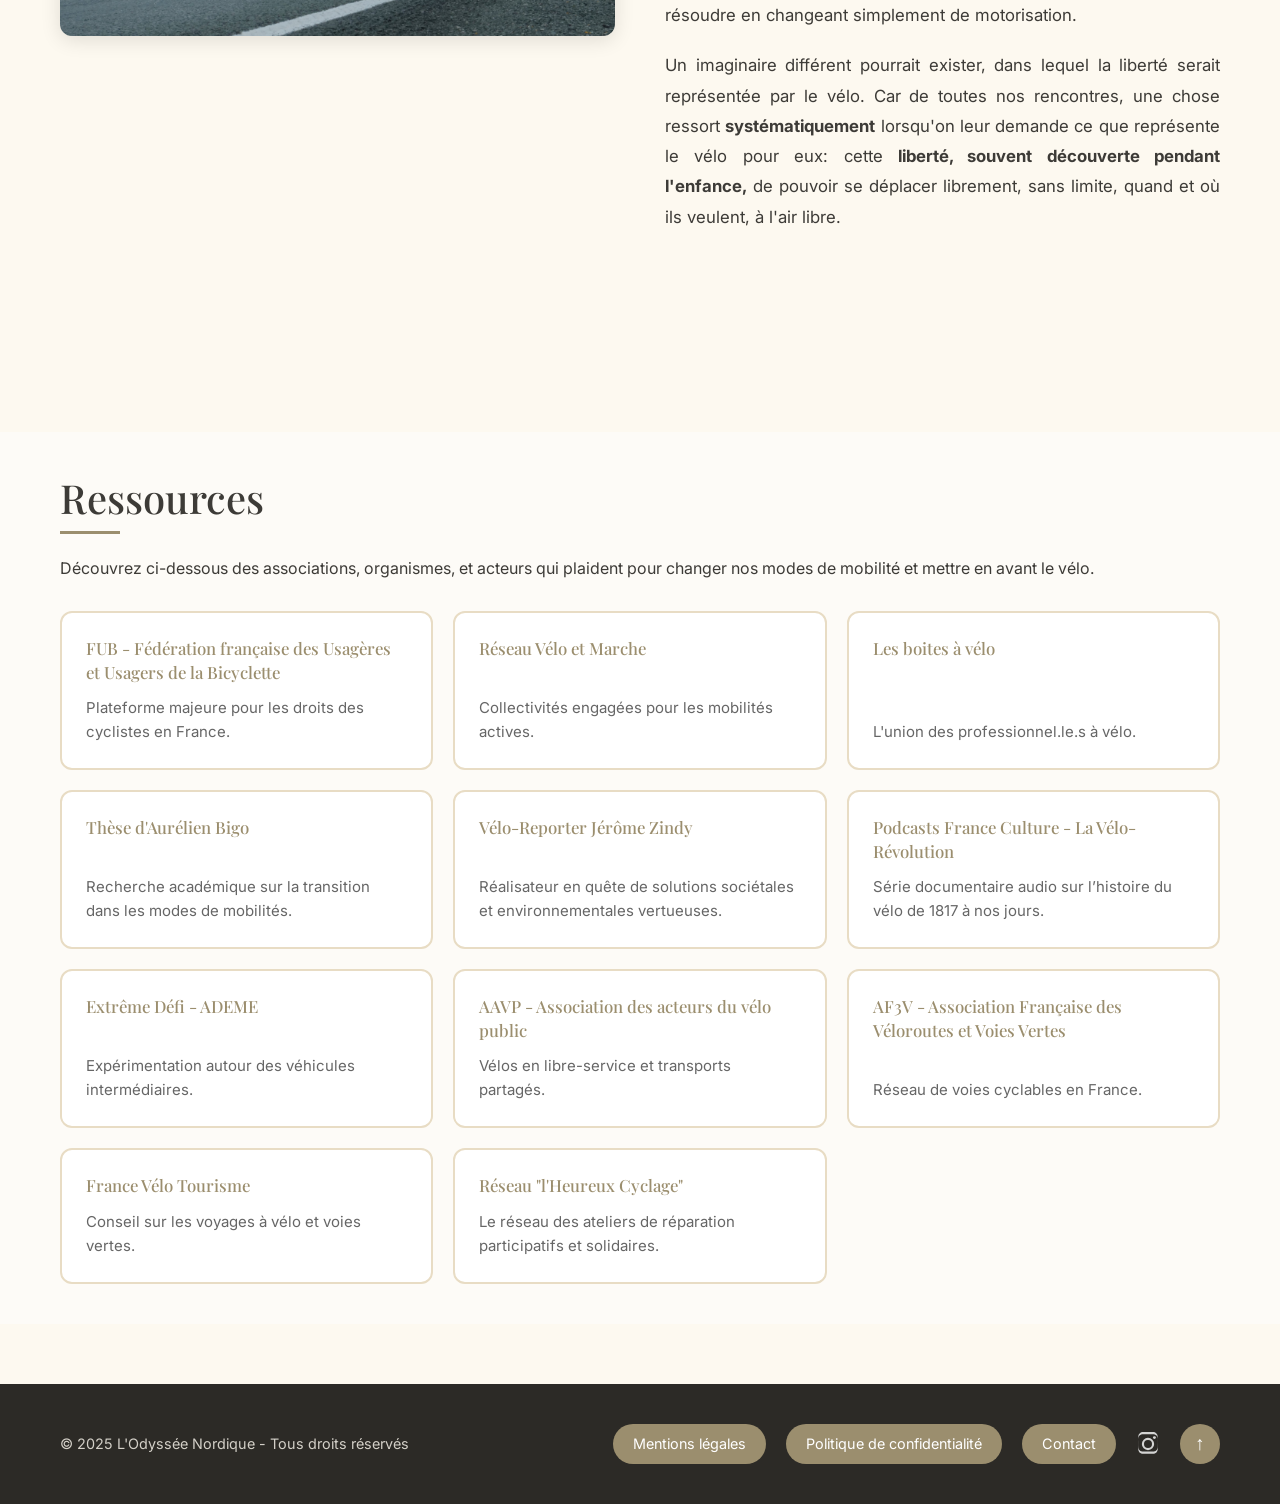
==== commit 3717febd: "Modifs V3" ====
--- a/a-propos.html
+++ b/a-propos.html
@@ -183,10 +183,10 @@
                             Vers une transition <strong>cyclable</strong>.
                         </p>
                         <p style="font-size: 1.05rem; line-height: 1.8; color: #3D3B37; margin-bottom: 20px;">
-                            Dans un monde aux ressources limitées, et bouleversé par la <strong>crise écologique en cours,</strong>ce documentaire invite à questionner notre rapport au temps, à l'énergie, à la technologie. Il veut également montrer qu'en voyage, <strong>le dépaysement peut être trouvé sans avoir besoin de recourir à l'avion ou à la voiture.</strong>
+                            Dans un monde aux ressources limitées, et bouleversé par la <strong>crise écologique en cours, </strong>ce documentaire invite à questionner notre rapport au temps, à l'énergie, à la technologie. Il veut également montrer qu'en voyage, <strong>le dépaysement peut être trouvé sans avoir besoin de recourir à l'avion ou à la voiture.</strong>
                         </p>
                         <p style="font-size: 1.05rem; line-height: 1.8; color: #3D3B37;">
-                            <strong>Le vélo dispose d'avantages sur de nombreux plans :</strong> Économiquement accessibles, facilement réparables, silencieux, durables dans le temps, luttant contre la sédentarité, invitant à ralentir le rythme. Le choix de passer par des pays ambitieux en termes d'aménagements cyclables, comme <strong>l'Allemagne et le Danemark,</strong> permet d'illustrer ces propos et de montrer des <strong>exemples inspirants chez nos voisins européens.</strong>
+                            <strong>Le vélo dispose d'avantages sur de nombreux plans :</strong> économiquement accessibles, facilement réparables, silencieux, durables dans le temps, luttant contre la sédentarité, invitant à ralentir le rythme. Le choix de passer par des pays ambitieux en termes d'aménagements cyclables, comme <strong>l'Allemagne et le Danemark,</strong> permet d'illustrer ces propos et de montrer des <strong>exemples inspirants chez nos voisins européens.</strong>
                         </p>
                     </div>
                     <div class="column-image">
@@ -198,17 +198,17 @@
                 <div class="stats-grid" style="margin-top: 60px;">
                     <div class="stat-card">
                         <div class="stat-number">41%</div>
-                        <div class="stat-label">Des déplacements en voiture font moins de 5km</div>
+                        <div class="stat-label">des déplacements en voiture font moins de 5km</div>
                         <div class="stat-source" style="font-size: 0.85rem; color: #999; margin-top: 12px;">Source: FUB</div>
                     </div>
                     <div class="stat-card">
                         <div class="stat-number">+40%</div>
-                        <div class="stat-label">Augmentation de fréquentation vélo en France entre 2019 et 2024</div>
+                        <div class="stat-label">de fréquentation vélo en France entre 2019 et 2024</div>
                         <div class="stat-source" style="font-size: 0.85rem; color: #999; margin-top: 12px;">Source: Réseau Vélo et Marche</div>
                     </div>
                     <div class="stat-card">
                         <div class="stat-number">1€</div>
-                        <div class="stat-label">De coûts sociaux de santé évités par kilomètre médalisé à vélo</div>
+                        <div class="stat-label">de coûts sociaux de santé évités par kilomètre parcouru à vélo</div>
                         <div class="stat-source" style="font-size: 0.85rem; color: #999; margin-top: 12px;">Source: CNRS</div>
                     </div>
                 </div>
--- a/css/style.css
+++ b/css/style.css
@@ -405,7 +405,7 @@
 }
 
 .hero-tagline {
-    font-size: 1.3rem;
+    font-size: 2rem;
     color: white;
     opacity: 0.95;
     font-weight: 300;
